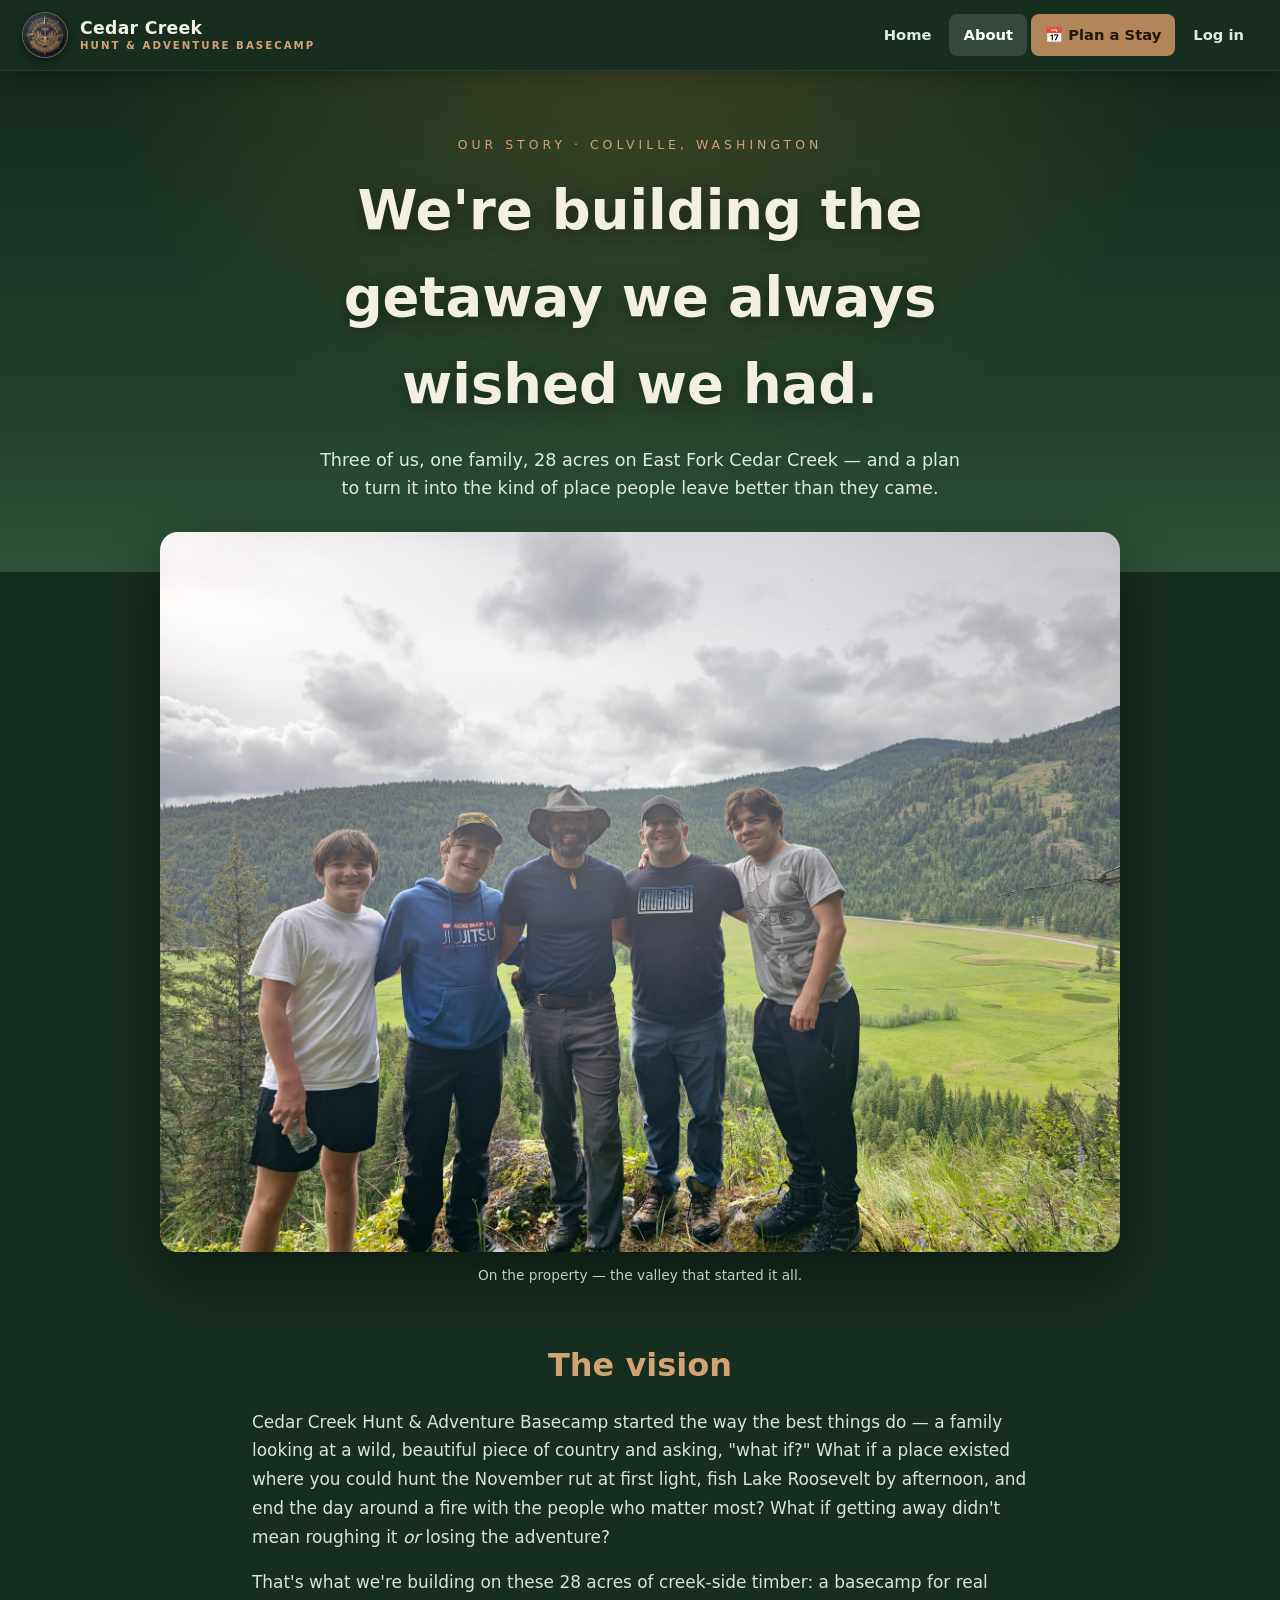
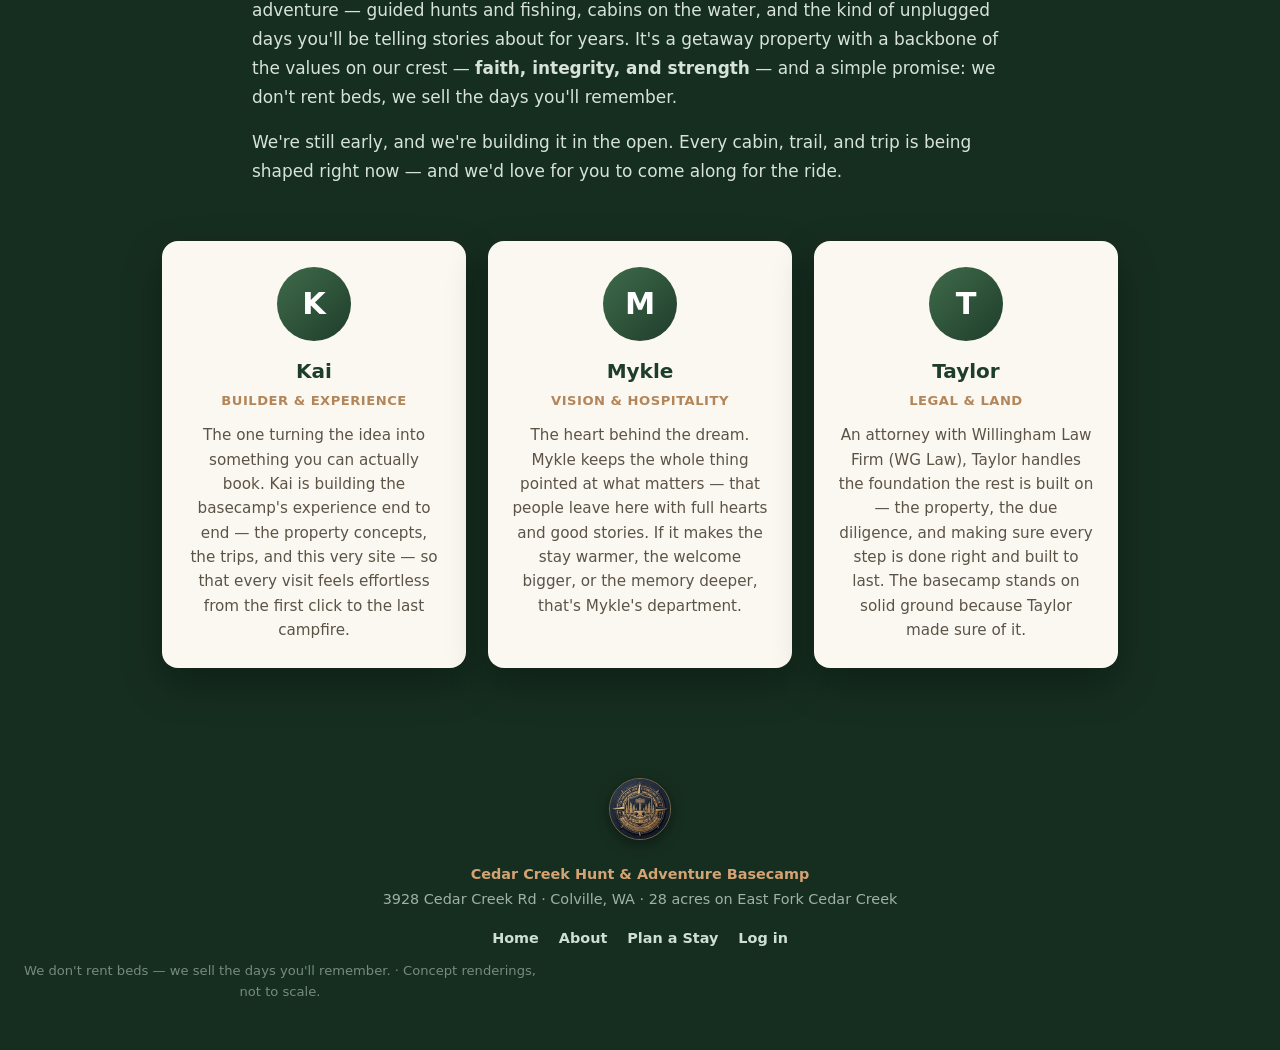
==== about.html @ a4d2cf27 "Multi-page redesign: schedule, about, login, logo, calendar - Cleaner multi-page layout with a share" ====
<!DOCTYPE html>
<html lang="en">
<head>
<meta charset="UTF-8">
<meta name="viewport" content="width=device-width, initial-scale=1.0">
<title>About Us — Cedar Creek Hunt &amp; Adventure Basecamp</title>
<link rel="icon" href="images/logo.png">
<link rel="stylesheet" href="css/style.css">
</head>
<body class="page-bg">

<div id="siteHeader"></div>

<section class="about-hero">
  <div class="kicker">Our Story · Colville, Washington</div>
  <h1>We're building the getaway we always wished we had.</h1>
  <p>Three of us, one family, 28 acres on East Fork Cedar Creek — and a plan to turn it into the kind of place people leave better than they came.</p>
</section>

<div class="about-photo">
  <img src="images/about-property.jpg" alt="The family standing on a ridge overlooking the Cedar Creek valley">
  <p class="caption">On the property — the valley that started it all.</p>
</div>

<section class="about-section">
  <h2>The vision</h2>
  <p>Cedar Creek Hunt &amp; Adventure Basecamp started the way the best things do — a family looking at a wild, beautiful piece of country and asking, "what if?" What if a place existed where you could hunt the November rut at first light, fish Lake Roosevelt by afternoon, and end the day around a fire with the people who matter most? What if getting away didn't mean roughing it <em>or</em> losing the adventure?</p>
  <p>That's what we're building on these 28 acres of creek-side timber: a basecamp for real adventure — guided hunts and fishing, cabins on the water, and the kind of unplugged days you'll be telling stories about for years. It's a getaway property with a backbone of the values on our crest — <strong>faith, integrity, and strength</strong> — and a simple promise: we don't rent beds, we sell the days you'll remember.</p>
  <p>We're still early, and we're building it in the open. Every cabin, trail, and trip is being shaped right now — and we'd love for you to come along for the ride.</p>
</section>

<section class="team">
  <div class="team-card">
    <div class="team-avatar">K</div>
    <h3>Kai</h3>
    <div class="role">Builder &amp; Experience</div>
    <p>The one turning the idea into something you can actually book. Kai is building the basecamp's experience end to end — the property concepts, the trips, and this very site — so that every visit feels effortless from the first click to the last campfire.</p>
  </div>
  <div class="team-card">
    <div class="team-avatar">M</div>
    <h3>Mykle</h3>
    <div class="role">Vision &amp; Hospitality</div>
    <p>The heart behind the dream. Mykle keeps the whole thing pointed at what matters — that people leave here with full hearts and good stories. If it makes the stay warmer, the welcome bigger, or the memory deeper, that's Mykle's department.</p>
  </div>
  <div class="team-card">
    <div class="team-avatar">T</div>
    <h3>Taylor</h3>
    <div class="role">Legal &amp; Land</div>
    <p>An attorney with Willingham Law Firm (WG Law), Taylor handles the foundation the rest is built on — the property, the due diligence, and making sure every step is done right and built to last. The basecamp stands on solid ground because Taylor made sure of it.</p>
  </div>
</section>

<div id="siteFooter"></div>

<script src="js/site.js"></script>
</body>
</html>
---- css/style.css ----
:root{
    --forest:#1f3d2b;
    --forest-deep:#162e20;
    --moss:#3f6b4a;
    --bark:#6b4f34;
    --cedar:#b3855a;
    --cedar-light:#d4a373;
    --sand:#f4efe3;
    --cream:#fbf8f1;
    --water:#6db8e6;
    --water-deep:#4a90b8;
    --ink:#26201a;
    --muted:#7a7066;
    --gold:#c8922b;
  }
  *{margin:0;padding:0;box-sizing:border-box;}
  html{scroll-behavior:smooth;}
  body{
    font-family:'Segoe UI','Trebuchet MS',system-ui,sans-serif;
    color:var(--ink);
    background:var(--forest-deep);
    line-height:1.6;
  }
  a{color:inherit;}

  /* ---------- STICKY TOP NAV ---------- */
  .topnav{
    position:sticky;top:0;z-index:45;
    display:flex;align-items:center;justify-content:space-between;
    gap:16px;padding:12px 22px;
    background:rgba(22,46,32,.82);
    backdrop-filter:blur(10px);
    -webkit-backdrop-filter:blur(10px);
    border-bottom:1px solid rgba(255,255,255,.08);
    box-shadow:0 4px 18px rgba(0,0,0,.25);
  }
  .topnav .brand{
    display:flex;align-items:center;gap:10px;
    color:var(--sand);font-weight:800;letter-spacing:.3px;
    font-size:1.02rem;text-decoration:none;white-space:nowrap;line-height:1.15;
  }
  .topnav .brand .mark{font-size:1.35rem;}
  .topnav .brand small{
    display:block;color:var(--cedar-light);font-weight:600;
    font-size:.64rem;letter-spacing:2px;text-transform:uppercase;
  }
  .nav-links{display:flex;align-items:center;gap:4px;}
  .nav-links a,.nav-links button{
    background:transparent;border:none;cursor:pointer;
    color:#dfeadf;font-size:.92rem;font-weight:600;font-family:inherit;
    padding:9px 14px;border-radius:8px;text-decoration:none;white-space:nowrap;
    transition:background .15s,color .15s,transform .15s;
  }
  .nav-links a:hover,.nav-links button:hover{background:rgba(255,255,255,.10);color:#fff;}
  .nav-links .nav-cta{background:var(--cedar);color:#22160c;}
  .nav-links .nav-cta:hover{background:var(--cedar-light);color:#22160c;transform:translateY(-1px);}
  /* anchored sections clear the sticky nav when you jump to them */
  #map,#browse{scroll-margin-top:74px;}
  @media(max-width:560px){
    .topnav{padding:9px 12px;gap:8px;}
    .topnav .brand{font-size:.9rem;}
    .topnav .brand small{display:none;}
    .nav-links a,.nav-links button{padding:8px 9px;font-size:.82rem;}
  }

  /* ---------- HERO ---------- */
  .hero{
    position:relative;
    min-height:62vh;
    display:flex;
    flex-direction:column;
    align-items:center;
    justify-content:center;
    text-align:center;
    color:var(--sand);
    padding:60px 24px 70px;
    overflow:hidden;
    background:
      radial-gradient(ellipse at 50% -10%, rgba(200,146,43,0.25), transparent 60%),
      linear-gradient(180deg,#142a1d 0%, #1f3d2b 55%, #2c5238 100%);
  }
  .hero-trees{position:absolute;inset:0;opacity:.5;pointer-events:none;}
  .hero h1{
    font-size:clamp(2.1rem,5vw,3.8rem);
    letter-spacing:.5px;
    font-weight:800;
    text-shadow:0 4px 24px rgba(0,0,0,.45);
    position:relative;
  }
  .hero .kicker{
    text-transform:uppercase;
    letter-spacing:4px;
    font-size:.8rem;
    color:var(--cedar-light);
    margin-bottom:14px;
    position:relative;
  }
  .hero .sub{
    margin-top:18px;
    max-width:680px;
    font-size:clamp(1rem,2vw,1.18rem);
    color:#dfeadf;
    position:relative;
  }
  .hero .meta{
    margin-top:26px;
    display:flex;
    gap:14px;
    flex-wrap:wrap;
    justify-content:center;
    position:relative;
  }
  .chip{
    background:rgba(255,255,255,.10);
    border:1px solid rgba(255,255,255,.22);
    padding:8px 16px;
    border-radius:999px;
    font-size:.85rem;
    backdrop-filter:blur(4px);
  }
  .scroll-hint{
    margin-top:34px;
    font-size:.8rem;
    letter-spacing:2px;
    text-transform:uppercase;
    color:var(--cedar-light);
    position:relative;
    animation:bob 2.4s ease-in-out infinite;
  }
  @keyframes bob{0%,100%{transform:translateY(0)}50%{transform:translateY(8px)}}

  /* ---------- HERO CALL-TO-ACTION BUTTONS ---------- */
  .hero-cta{
    margin-top:30px;display:flex;gap:14px;flex-wrap:wrap;
    justify-content:center;position:relative;
  }
  .btn{
    display:inline-flex;align-items:center;gap:8px;
    padding:13px 26px;border-radius:999px;font-size:.98rem;font-weight:700;
    text-decoration:none;cursor:pointer;border:1px solid transparent;
    transition:transform .15s,box-shadow .15s,background .15s;
  }
  .btn-primary{background:var(--cedar);color:#22160c;box-shadow:0 10px 26px rgba(0,0,0,.35);}
  .btn-primary:hover{background:var(--cedar-light);transform:translateY(-2px);box-shadow:0 16px 34px rgba(0,0,0,.42);}
  .btn-ghost{background:rgba(255,255,255,.08);border-color:rgba(255,255,255,.28);color:var(--sand);}
  .btn-ghost:hover{background:rgba(255,255,255,.16);transform:translateY(-2px);}

  /* ---------- MAP SECTION ---------- */
  .map-section{
    background:linear-gradient(180deg,#2c5238 0%, #21412c 100%);
    padding:46px 20px 70px;
  }
  .section-head{
    text-align:center;
    color:var(--sand);
    max-width:760px;
    margin:0 auto 30px;
  }
  .section-head h2{
    font-size:clamp(1.6rem,3.4vw,2.3rem);
    margin-bottom:10px;
  }
  .section-head p{color:#cfe0d2;font-size:1.02rem;}
  .map-wrap{
    max-width:1100px;
    margin:0 auto;
    background:var(--cream);
    border-radius:18px;
    padding:16px;
    box-shadow:0 24px 60px rgba(0,0,0,.4);
  }
  .map-frame{position:relative;border-radius:12px;overflow:hidden;}
  .map-frame svg{display:block;width:100%;height:auto;}

  /* clickable building hotspots overlaid on the map */
  .hotspot{
    cursor:pointer;
    transition:transform .18s ease, filter .18s ease;
    transform-box:fill-box;
    transform-origin:center;
  }
  .hotspot:hover{filter:brightness(1.08) drop-shadow(0 4px 10px rgba(0,0,0,.4));transform:translateY(-2px) scale(1.015);}
  .hotspot:focus{outline:none;}
  .hotspot:focus-visible rect,.hotspot:focus-visible polygon,.hotspot:focus-visible circle{stroke:var(--gold);stroke-width:4;}

  /* hotspots overlaid on the illustrated photo map */
  .map-hotspot{cursor:pointer;}
  .map-hotspot rect{
    fill:rgba(200,146,43,0);
    stroke:rgba(200,146,43,0);
    stroke-width:4;
    transition:fill .18s ease, stroke .18s ease;
  }
  .map-hotspot:hover rect{
    fill:rgba(200,146,43,.28);
    stroke:rgba(200,146,43,.95);
    filter:drop-shadow(0 4px 10px rgba(0,0,0,.4));
  }
  .map-hotspot:focus{outline:none;}
  .map-hotspot:focus-visible rect{
    fill:rgba(200,146,43,.28);
    stroke:var(--gold);
    stroke-width:5;
  }

  /* drawn building blocks on the self-rendered map */
  .bldg{cursor:pointer;}
  .bldg rect{
    fill:#7a4a2a;
    stroke:#fbf7ec;
    stroke-width:3;
    transition:fill .18s ease, transform .18s ease, filter .18s ease;
  }
  .bldg.lodge rect{fill:#6b3f22;}
  .bldg .bl{fill:#fff;text-anchor:middle;font:700 15px Georgia,serif;pointer-events:none;letter-spacing:.5px;}
  .bldg .bl.big{font-size:17px;}
  .bldg .bs{fill:#f0e2d2;text-anchor:middle;font:500 12px Segoe UI;pointer-events:none;}
  .bldg:hover rect{
    fill:#c8922b;
    filter:drop-shadow(0 6px 14px rgba(0,0,0,.45));
  }
  .bldg:focus{outline:none;}
  .bldg:focus-visible rect{stroke:var(--gold);stroke-width:5;fill:#c8922b;}
  .bld-label{font:600 13px 'Segoe UI',sans-serif;fill:#fff;pointer-events:none;text-shadow:0 1px 2px rgba(0,0,0,.6);}
  .bld-sub{font:500 10px 'Segoe UI',sans-serif;fill:#f0e9da;pointer-events:none;}
  .tap-pulse{animation:pulse 2.6s ease-out infinite;transform-origin:center;transform-box:fill-box;}
  @keyframes pulse{0%{opacity:.0}30%{opacity:.55}100%{opacity:0;transform:scale(2.4)}}

  .map-legend{
    display:flex;flex-wrap:wrap;gap:18px;justify-content:center;
    padding:16px 8px 4px;color:#4a4036;font-size:.85rem;
  }
  .map-legend span{display:inline-flex;align-items:center;gap:7px;}
  .sw{width:16px;height:16px;border-radius:4px;display:inline-block;}

  .hint-bar{
    text-align:center;color:#cfe0d2;margin-top:22px;font-size:.95rem;
  }
  .hint-bar b{color:var(--cedar-light);}

  /* ---------- BUILDING CARD GRID ---------- */
  .browse{background:var(--sand);padding:54px 20px 70px;}
  .browse h2{text-align:center;color:var(--forest);font-size:clamp(1.5rem,3vw,2.1rem);margin-bottom:8px;}
  .browse .lead{text-align:center;color:var(--muted);max-width:640px;margin:0 auto 34px;}
  .grid{
    max-width:1080px;margin:0 auto;
    display:grid;grid-template-columns:repeat(auto-fill,minmax(250px,1fr));gap:22px;
  }
  .card{
    background:#fff;border-radius:14px;overflow:hidden;cursor:pointer;
    box-shadow:0 6px 20px rgba(0,0,0,.12);transition:transform .18s,box-shadow .18s;
    display:flex;flex-direction:column;
  }
  .card:hover{transform:translateY(-5px);box-shadow:0 16px 38px rgba(0,0,0,.20);}
  .card-thumb{height:140px;background:#dfeadf;position:relative;overflow:hidden;}
  .card-thumb img{width:100%;height:100%;object-fit:cover;}
  .card-body{padding:16px 18px 20px;flex:1;display:flex;flex-direction:column;}
  .card-body h3{color:var(--forest);font-size:1.12rem;margin-bottom:4px;}
  .card-body .tagline{color:var(--cedar);font-size:.82rem;font-weight:600;text-transform:uppercase;letter-spacing:.5px;margin-bottom:8px;}
  .card-body p{color:#5c5347;font-size:.92rem;flex:1;}
  .card-body .open{margin-top:12px;color:var(--moss);font-weight:600;font-size:.88rem;}

  /* ---------- MODAL ---------- */
  .modal-backdrop{
    position:fixed;inset:0;background:rgba(15,25,18,.72);
    backdrop-filter:blur(3px);display:none;align-items:center;justify-content:center;
    z-index:50;padding:20px;
  }
  .modal-backdrop.open{display:flex;}
  .modal{
    background:var(--cream);border-radius:18px;max-width:920px;width:100%;
    max-height:92vh;overflow-y:auto;box-shadow:0 30px 80px rgba(0,0,0,.5);
    animation:rise .28s ease;
  }
  @keyframes rise{from{transform:translateY(24px);opacity:0}to{transform:translateY(0);opacity:1}}
  .modal-head{
    background:linear-gradient(135deg,var(--moss),var(--forest));
    color:var(--sand);padding:22px 26px;position:sticky;top:0;z-index:2;
    display:flex;justify-content:space-between;align-items:flex-start;gap:14px;
  }
  .modal-head h2{font-size:1.5rem;margin-bottom:3px;}
  .modal-head .tagline{color:var(--cedar-light);font-size:.85rem;text-transform:uppercase;letter-spacing:1px;font-weight:600;}
  .close-btn{
    background:rgba(255,255,255,.15);border:none;color:#fff;width:38px;height:38px;
    border-radius:50%;font-size:1.4rem;cursor:pointer;flex-shrink:0;line-height:1;
    transition:background .15s;
  }
  .close-btn:hover{background:rgba(255,255,255,.32);}

  .view-toggle{
    display:flex;gap:0;background:#e7ddca;margin:0;
    position:sticky;top:0;
  }
  .view-toggle button{
    flex:1;padding:14px;border:none;background:transparent;cursor:pointer;
    font-size:.95rem;font-weight:600;color:var(--muted);letter-spacing:.5px;
    border-bottom:3px solid transparent;transition:all .15s;
  }
  .view-toggle button.active{color:var(--forest);border-bottom-color:var(--cedar);background:var(--cream);}
  .view-stage{padding:0;background:#11251a;min-height:300px;display:flex;align-items:center;justify-content:center;}
  .view-stage img{display:block;width:100%;height:auto;object-fit:contain;}
  .view-pane{display:none;}
  .view-pane.active{display:block;}

  .modal-body{padding:24px 28px 30px;}
  .moment-line{
    font-size:1.22rem;line-height:1.45;color:var(--forest);font-weight:600;
    font-style:italic;margin-bottom:18px;padding:4px 0 4px 18px;
    border-left:4px solid var(--cedar);
  }
  .modal-body .desc{font-size:1.02rem;color:#4c4338;margin-bottom:20px;}
  .feature-title{color:var(--forest);font-weight:700;font-size:1.05rem;margin-bottom:12px;display:flex;align-items:center;gap:8px;}
  .feature-list{list-style:none;display:grid;grid-template-columns:repeat(auto-fit,minmax(230px,1fr));gap:10px 22px;}
  .feature-list li{position:relative;padding-left:24px;color:#544b3f;font-size:.95rem;}
  .feature-list li::before{
    content:"";position:absolute;left:0;top:7px;width:11px;height:11px;border-radius:50%;
    background:var(--cedar);box-shadow:0 0 0 3px rgba(179,133,90,.22);
  }
  .stat-row{display:flex;flex-wrap:wrap;gap:10px;margin-top:22px;}
  .stat{background:#efe6d4;border-radius:10px;padding:10px 16px;font-size:.85rem;color:#5c5040;}
  .stat b{display:block;color:var(--forest);font-size:1.05rem;}

  /* ---------- ACTIVITIES SIDE MENU ---------- */
  .side-toggle{
    position:fixed;top:18px;left:18px;z-index:40;
    background:var(--forest);color:var(--sand);border:none;cursor:pointer;
    padding:11px 16px;border-radius:10px;font-size:.92rem;font-weight:600;
    box-shadow:0 6px 18px rgba(0,0,0,.3);display:flex;align-items:center;gap:8px;
    transition:background .15s, transform .15s;
  }
  .side-toggle:hover{background:var(--moss);transform:translateY(-1px);}
  .side-menu{
    position:fixed;top:0;left:0;height:100%;width:310px;max-width:84vw;z-index:60;
    background:linear-gradient(180deg,var(--forest-deep),var(--forest));
    color:var(--sand);box-shadow:6px 0 30px rgba(0,0,0,.45);
    transform:translateX(-105%);transition:transform .28s ease;
    display:flex;flex-direction:column;padding:26px 0 20px;overflow-y:auto;
  }
  .side-menu.open{transform:translateX(0);}
  .side-menu h3{padding:0 24px 4px;font-size:1.25rem;color:var(--cedar-light);}
  .side-menu .side-sub{padding:0 24px 18px;font-size:.85rem;color:#bcd0c0;border-bottom:1px solid rgba(255,255,255,.12);}
  .side-link{
    text-align:left;background:transparent;border:none;color:var(--sand);cursor:pointer;
    padding:15px 24px;font-size:.98rem;display:flex;align-items:center;gap:12px;
    border-bottom:1px solid rgba(255,255,255,.07);transition:background .15s, padding-left .15s;
  }
  .side-link:hover{background:rgba(200,146,43,.18);padding-left:30px;}
  .side-link .ico{font-size:1.2rem;flex-shrink:0;}
  .side-link .txt{display:flex;flex-direction:column;line-height:1.25;}
  .side-link .txt small{color:var(--cedar-light);font-size:.74rem;}
  .in-season{
    color:#7fe39b;font-weight:700;font-size:.72rem;margin-left:7px;
    letter-spacing:.3px;white-space:nowrap;
  }
  .act-status{
    display:inline-block;margin-left:10px;padding:3px 10px;border-radius:999px;
    font-size:.72rem;font-weight:700;letter-spacing:.4px;vertical-align:middle;
  }
  .act-status.on{background:rgba(127,227,155,.18);color:#2e9e57;border:1px solid rgba(46,158,87,.4);}
  .act-status.off{background:rgba(122,112,102,.14);color:#7a7066;border:1px solid rgba(122,112,102,.3);}
  .side-menu .close-side{
    position:absolute;top:16px;right:16px;background:rgba(255,255,255,.14);border:none;color:#fff;
    width:34px;height:34px;border-radius:50%;font-size:1.3rem;cursor:pointer;line-height:1;
  }
  .side-menu .close-side:hover{background:rgba(255,255,255,.3);}
  .side-overlay{
    position:fixed;inset:0;background:rgba(8,16,11,.55);z-index:55;display:none;
  }
  .side-overlay.open{display:block;}

  /* ---------- FOOTER ---------- */
  footer{background:var(--forest-deep);color:#9fb3a3;text-align:center;padding:34px 20px;font-size:.9rem;}
  footer b{color:var(--cedar-light);}

  @media(max-width:560px){
    /* hero: a touch tighter so the headline doesn't crowd the screen */
    .hero{padding:54px 18px 60px;min-height:58vh;}
    .hero h1{font-size:clamp(1.7rem,7vw,2.4rem);}

    /* keep the activities button from colliding with the hero text */
    .side-toggle{top:12px;left:12px;padding:9px 13px;font-size:.85rem;}

    /* map: let it use the full width, no side padding eating into it */
    .map-wrap{padding:8px;}
    .map-section{padding:36px 10px 56px;}

    /* modal: use more of the small screen, comfortable padding */
    .modal{max-height:94vh;border-radius:14px;}
    .modal-head{padding:18px 18px;}
    .modal-head h2{font-size:1.2rem;}
    .modal-body{padding:20px 18px 26px;}
    .moment-line{font-size:1.08rem;}

    /* features and stats stack to one column so nothing overflows */
    .feature-list{grid-template-columns:1fr;}
    .stat-row{gap:8px;}

    /* bigger, easier tap targets for the view toggle */
    .view-toggle button{padding:16px 8px;font-size:.92rem;}

    /* side menu nearly full-width on a phone */
    .side-menu{width:88vw;max-width:88vw;}

    /* cards go single-column so images aren't squeezed */
    .grid{grid-template-columns:1fr;}
  }

/* ============ ACTIVITY MEDIA GALLERY ============ */
.act-gallery{
  display:flex;
  flex-wrap:wrap;
  justify-content:center;
  gap:14px;
  margin-bottom:22px;
}
.act-media{
  border-radius:14px;
  overflow:hidden;
  background:#e9efe2;
  box-shadow:0 4px 14px rgba(40,55,35,.12);
  /* cap the height so tall portrait photos don't dominate the modal;
     width follows from the image's natural aspect ratio */
  max-height:380px;
  flex:0 1 auto;
}
.act-media img{
  height:380px;
  width:auto;
  max-width:100%;
  object-fit:contain;
  display:block;
}
@media(max-width:560px){
  .act-media{max-height:none;flex-basis:100%;}
  .act-media img{height:auto;width:100%;}
}

/* nav links that collapse on small screens to make room for the CTA */
@media(max-width:560px){ .nav-collapse{display:none;} }

/* ============ PLAN YOUR STAY (BOOKING) ============ */
.book{
  background:linear-gradient(180deg,#21412c 0%, #1a3424 100%);
  padding:54px 20px 72px;
}
.booking-wrap{
  max-width:1080px;margin:0 auto;
  display:grid;grid-template-columns:1.6fr 1fr;gap:26px;align-items:start;
}
.booking-form{
  background:var(--cream);border-radius:18px;padding:10px 26px 28px;
  box-shadow:0 24px 60px rgba(0,0,0,.4);
}
.bk-step{border:none;padding:22px 0;border-bottom:1px solid #e7ddca;}
.bk-step:last-of-type{border-bottom:none;}
.bk-step legend{
  display:flex;align-items:center;gap:10px;
  font-size:1.15rem;font-weight:700;color:var(--forest);padding-bottom:6px;
}
.bk-num{
  display:inline-flex;align-items:center;justify-content:center;
  width:26px;height:26px;border-radius:50%;background:var(--cedar);color:#fff;
  font-size:.9rem;font-weight:800;flex-shrink:0;
}
.bk-help{color:var(--muted);font-size:.9rem;margin:-2px 0 14px;}

/* dates */
.bk-dates{display:flex;gap:16px;flex-wrap:wrap;}
.bk-dates label{
  display:flex;flex-direction:column;gap:6px;flex:1;min-width:150px;
  font-size:.82rem;font-weight:600;color:#5c5347;text-transform:uppercase;letter-spacing:.5px;
}
.bk-dates input{
  font:inherit;padding:11px 13px;border:1.5px solid #d8cdb6;border-radius:10px;
  background:#fff;color:var(--ink);
}
.bk-dates input:focus{outline:none;border-color:var(--cedar);box-shadow:0 0 0 3px rgba(179,133,90,.22);}
.bk-nights{margin-top:12px;font-size:.95rem;color:var(--moss);font-weight:600;}

/* selectable option cards (lodging + activities share a pattern) */
.bk-opt,.bk-act{display:block;cursor:pointer;}
.bk-opt input,.bk-act input{position:absolute;opacity:0;width:0;height:0;}
.bk-opt-card,.bk-act-card{
  display:flex;align-items:center;gap:14px;
  border:2px solid #e2d8c2;border-radius:13px;padding:14px 16px;
  background:#fff;transition:border-color .15s, box-shadow .15s, transform .12s;
}
.bk-opt-card:hover,.bk-act-card:hover{border-color:var(--cedar-light);transform:translateY(-1px);}
.bk-opt input:focus-visible + .bk-opt-card,
.bk-act input:focus-visible + .bk-act-card{box-shadow:0 0 0 3px rgba(200,146,43,.4);}
.bk-opt input:checked + .bk-opt-card,
.bk-act input:checked + .bk-act-card{
  border-color:var(--cedar);background:#fbf4e9;
  box-shadow:0 6px 18px rgba(179,133,90,.22);
}

.bk-lodging{display:grid;gap:12px;}
.bk-opt-icon{font-size:1.7rem;flex-shrink:0;}
.bk-opt-main{flex:1;display:flex;flex-direction:column;}
.bk-opt-name{font-weight:700;color:var(--forest);font-size:1.05rem;}
.bk-opt-blurb{color:#6a6052;font-size:.88rem;}
.bk-opt-price{font-weight:800;color:var(--cedar);font-size:1.25rem;white-space:nowrap;}
.bk-opt-price small{font-weight:600;color:var(--muted);font-size:.7rem;}

.bk-activities{display:grid;grid-template-columns:repeat(auto-fill,minmax(230px,1fr));gap:11px;}
.bk-act-icon{font-size:1.4rem;flex-shrink:0;}
.bk-act-main{display:flex;flex-direction:column;}
.bk-act-name{font-weight:700;color:var(--forest);font-size:.96rem;line-height:1.2;}
.bk-act-short{color:#6a6052;font-size:.8rem;}
.bk-act-none .bk-act-card{border-style:dashed;}

.bk-submit{margin-top:24px;width:100%;justify-content:center;}
.bk-error{margin-top:12px;color:#b5462e;font-weight:600;font-size:.92rem;}

/* live summary */
.booking-summary{
  position:sticky;top:84px;
  background:var(--forest-deep);color:var(--sand);
  border-radius:18px;padding:22px 22px 26px;
  box-shadow:0 20px 50px rgba(0,0,0,.4);
}
.booking-summary h3{color:var(--cedar-light);font-size:1.2rem;margin-bottom:14px;}
.bk-empty{color:#9fb3a3;font-size:.92rem;}
.bk-srow{
  display:flex;justify-content:space-between;gap:14px;align-items:baseline;
  padding:9px 0;border-bottom:1px solid rgba(255,255,255,.10);font-size:.92rem;
}
.bk-srow span{color:#bcd0c0;}
.bk-srow b{color:#fff;text-align:right;}
.bk-srow.bk-acts b{font-weight:600;line-height:1.5;}
.bk-srow.bk-total{border-bottom:none;margin-top:4px;padding-top:12px;}
.bk-srow.bk-total span{color:var(--cedar-light);font-weight:700;}
.bk-srow.bk-total b{color:var(--gold);font-size:1.3rem;}

/* thank-you panel */
.booking-done{max-width:680px;margin:0 auto;}
.bk-done-card{
  background:var(--cream);border-radius:20px;padding:34px 30px;text-align:center;
  box-shadow:0 24px 60px rgba(0,0,0,.4);
}
.bk-check{
  width:62px;height:62px;margin:0 auto 16px;border-radius:50%;
  background:var(--moss);color:#fff;font-size:2rem;font-weight:800;
  display:flex;align-items:center;justify-content:center;
  box-shadow:0 8px 22px rgba(63,107,74,.4);
}
.bk-done-card h3{color:var(--forest);font-size:1.6rem;}
.bk-done-sub{color:#5c5347;margin:8px auto 22px;max-width:440px;}
.bk-done-card #bkDoneSummary{
  text-align:left;background:var(--forest-deep);color:var(--sand);
  border-radius:14px;padding:8px 20px 16px;margin-bottom:24px;
}
.bk-done-actions{display:flex;gap:14px;flex-wrap:wrap;justify-content:center;}

@media(max-width:760px){
  .booking-wrap{grid-template-columns:1fr;}
  .booking-summary{position:static;}
}
@media(max-width:520px){
  .booking-form{padding:6px 16px 22px;}
  .bk-activities{grid-template-columns:1fr;}
  .bk-done-actions .btn{width:100%;justify-content:center;}
}

/* ============================================================ */
/* ============ SHARED LOGO NAV + FOOTER (site.js) ============ */
/* ============================================================ */
.topnav .brand{gap:12px;text-decoration:none;}
.brand-logo{
  width:46px;height:46px;border-radius:50%;object-fit:cover;object-position:center;
  flex-shrink:0;background:#102017;border:1.5px solid rgba(212,163,115,.55);
  box-shadow:0 2px 10px rgba(0,0,0,.45);
}
.brand-text{display:flex;flex-direction:column;line-height:1.06;color:var(--sand);font-weight:800;font-size:1.08rem;}
.brand-text small{color:var(--cedar-light);font-weight:600;font-size:.6rem;letter-spacing:1.6px;text-transform:uppercase;margin-top:3px;}
.nav-links a.active,.nav-links button.active{color:#fff;background:rgba(255,255,255,.13);}
.nav-login,.nav-account{border:1px solid rgba(255,255,255,.28);}
.nav-account{color:var(--cedar-light)!important;}
@media(max-width:600px){
  .brand-text small{display:none;}
  .brand-text{font-size:.92rem;}
  .brand-logo{width:40px;height:40px;}
}

.site-footer{
  background:var(--forest-deep);color:#9fb3a3;text-align:center;
  padding:40px 20px 46px;font-size:.9rem;
}
.footer-logo{
  width:62px;height:62px;border-radius:50%;object-fit:cover;
  border:1.5px solid rgba(212,163,115,.5);margin-bottom:14px;box-shadow:0 4px 14px rgba(0,0,0,.4);
}
.site-footer p{margin:2px 0;}
.site-footer b{color:var(--cedar-light);}
.footer-links{display:flex;gap:20px;justify-content:center;flex-wrap:wrap;margin:16px 0 10px;}
.footer-links a{color:#cfe0d2;text-decoration:none;font-weight:600;font-size:.9rem;}
.footer-links a:hover{color:var(--cedar-light);}
.footer-fine{opacity:.7;font-size:.82rem;max-width:520px;margin:8px auto 0;}

/* pages that use the injected header sit on the forest background */
.page-bg{background:var(--forest-deep);min-height:100vh;}

/* ============================================================ */
/* ================= CALENDAR DATE PICKER ===================== */
/* ============================================================ */
:root{ --cal-accent:#3b5bdb; --cal-accent-soft:#e7ecfb; }
.cal-trigger{
  width:100%;display:flex;align-items:center;justify-content:space-between;gap:12px;
  background:#fff;border:1.5px solid #d8cdb6;border-radius:12px;padding:15px 18px;
  font:inherit;font-size:1.02rem;font-weight:600;color:var(--ink);cursor:pointer;
  transition:border-color .15s,box-shadow .15s;
}
.cal-trigger:hover{border-color:var(--cedar);}
.cal-trigger-ico{font-size:1.2rem;}
.cal{
  margin-top:14px;background:#fff;border:1px solid #e7ddca;border-radius:16px;
  box-shadow:0 18px 50px rgba(0,0,0,.22);overflow:hidden;
}
.cal-tabs{display:flex;border-bottom:1px solid #eee;}
.cal-tab{
  flex:1;padding:15px;border:none;background:transparent;cursor:pointer;
  font:inherit;font-weight:700;color:#9aa0ab;border-bottom:2px solid transparent;
}
.cal-tab.active{color:var(--cal-accent);border-bottom-color:var(--cal-accent);}
.cal-range{display:flex;align-items:center;gap:18px;padding:20px 24px 6px;font-size:1.2rem;font-weight:800;color:#1f2430;}
.cal-range-end{color:#9aa0ab;border-bottom:2px solid transparent;padding-bottom:3px;}
.cal-range-end.filled{color:#1f2430;border-bottom-color:var(--cal-accent);}
.cal-arrow{color:#9aa0ab;font-weight:400;}
.cal-months{position:relative;padding:8px 24px 4px;}
.cal-grids{display:flex;gap:40px;justify-content:center;}
.cal-month{flex:1;max-width:340px;}
.cal-month-name{text-align:center;font-weight:800;color:#1f2430;font-size:1.05rem;margin-bottom:14px;}
.cal-weekdays{display:grid;grid-template-columns:repeat(7,1fr);margin-bottom:6px;}
.cal-weekdays span{text-align:center;font-size:.78rem;color:#9aa0ab;font-weight:600;}
.cal-days{display:grid;grid-template-columns:repeat(7,1fr);gap:2px 0;}
.cal-cell{
  aspect-ratio:1;border:none;background:transparent;cursor:pointer;border-radius:50%;
  font:inherit;font-size:.95rem;color:#1f2430;display:flex;align-items:center;justify-content:center;
  position:relative;transition:background .12s;
}
.cal-cell.empty{visibility:hidden;cursor:default;}
.cal-cell:hover:not(.past):not(.sel){background:#eef1f6;}
.cal-cell.past{color:#cdd2da;cursor:not-allowed;text-decoration:line-through;}
.cal-cell.today{font-weight:800;box-shadow:inset 0 0 0 1.5px #cdd2da;}
.cal-cell.inrange{background:var(--cal-accent-soft);border-radius:0;}
.cal-cell.sel{background:var(--cal-accent);color:#fff;font-weight:800;z-index:1;}
.cal-cell.sel.start{border-radius:50% 0 0 50%;}
.cal-cell.sel.end{border-radius:0 50% 50% 0;}
.cal-cell.sel.start.end{border-radius:50%;}
.cal-nav{
  position:absolute;top:8px;width:34px;height:34px;border-radius:50%;border:1px solid #e2e5ea;
  background:#fff;color:var(--cal-accent);font-size:1.2rem;cursor:pointer;z-index:2;
  display:flex;align-items:center;justify-content:center;
}
.cal-nav:hover{background:#f3f5fa;}
.cal-nav:disabled{opacity:.35;cursor:not-allowed;}
.cal-nav.prev{left:24px;} .cal-nav.next{right:24px;}
.cal-flex{display:none;gap:10px;flex-wrap:wrap;padding:6px 24px 4px;}
.cal-flex.show{display:flex;}
.cal-chip{
  border:1px solid #d8dbe2;background:#fff;border-radius:999px;padding:9px 18px;
  font:inherit;font-weight:600;color:#4a5160;cursor:pointer;
}
.cal-chip.active{border-color:var(--cal-accent);color:var(--cal-accent);background:var(--cal-accent-soft);}
.cal-actions{display:flex;justify-content:flex-end;padding:14px 24px 20px;}
.cal-done{background:var(--cal-accent);color:#fff;border-radius:10px;padding:12px 30px;}
.cal-done:hover{background:#2f49b8;transform:translateY(-1px);}
@media(max-width:680px){
  .cal-grids{flex-direction:column;gap:24px;align-items:center;}
  .cal-nav.next{right:24px;}
}

/* lodging option: photo thumbnail + "tap to see inside" cue */
.bk-opt-thumb{width:88px;height:64px;border-radius:10px;overflow:hidden;flex-shrink:0;background:#dfeadf;}
.bk-opt-thumb img{width:100%;height:100%;object-fit:cover;display:block;}
.bk-opt-cue{display:inline-block;margin-top:5px;color:var(--cedar);font-weight:700;font-size:.78rem;}
.cabin-confirm-bar{
  position:sticky;bottom:0;display:flex;justify-content:flex-end;gap:12px;
  padding:16px 26px;background:linear-gradient(0deg,var(--cream) 70%,transparent);
}

/* ============================================================ */
/* ===================== ABOUT PAGE =========================== */
/* ============================================================ */
.about-hero{
  position:relative;padding:64px 22px 70px;text-align:center;color:var(--sand);overflow:hidden;
  background:radial-gradient(ellipse at 50% -10%, rgba(200,146,43,0.22), transparent 60%),
    linear-gradient(180deg,#142a1d 0%, #1f3d2b 60%, #2c5238 100%);
}
.about-hero .kicker{text-transform:uppercase;letter-spacing:4px;font-size:.78rem;color:var(--cedar-light);margin-bottom:12px;}
.about-hero h1{font-size:clamp(2.1rem,5vw,3.4rem);font-weight:800;max-width:760px;margin:0 auto;text-shadow:0 4px 22px rgba(0,0,0,.45);}
.about-hero p{max-width:640px;margin:18px auto 0;color:#dfeadf;font-size:1.1rem;}
.about-photo{max-width:1000px;margin:-40px auto 0;padding:0 20px;position:relative;z-index:2;}
.about-photo img{width:100%;border-radius:18px;box-shadow:0 24px 60px rgba(0,0,0,.45);display:block;}
.about-photo .caption{text-align:center;color:#bcd0c0;font-size:.86rem;margin-top:12px;}
.about-section{max-width:820px;margin:0 auto;padding:54px 22px 10px;color:var(--sand);}
.about-section h2{color:var(--cedar-light);font-size:clamp(1.5rem,3vw,2rem);margin-bottom:16px;text-align:center;}
.about-section p{color:#d7e3d9;font-size:1.06rem;margin-bottom:16px;line-height:1.7;}
.team{max-width:1000px;margin:0 auto;padding:30px 22px 70px;display:grid;grid-template-columns:repeat(auto-fit,minmax(250px,1fr));gap:22px;}
.team-card{
  background:var(--cream);border-radius:16px;padding:26px 24px;text-align:center;
  box-shadow:0 16px 40px rgba(0,0,0,.3);
}
.team-avatar{
  width:74px;height:74px;border-radius:50%;margin:0 auto 14px;
  background:linear-gradient(135deg,var(--moss),var(--forest));color:#fff;
  display:flex;align-items:center;justify-content:center;font-size:1.9rem;font-weight:800;
}
.team-card h3{color:var(--forest);font-size:1.25rem;}
.team-card .role{color:var(--cedar);font-weight:700;font-size:.82rem;text-transform:uppercase;letter-spacing:.5px;margin:3px 0 12px;}
.team-card p{color:#5c5347;font-size:.95rem;line-height:1.6;}

/* ============================================================ */
/* ===================== LOGIN PAGE =========================== */
/* ============================================================ */
.auth-wrap{min-height:calc(100vh - 90px);display:flex;align-items:center;justify-content:center;padding:50px 20px;}
.auth-card{
  width:100%;max-width:430px;background:var(--cream);border-radius:20px;overflow:hidden;
  box-shadow:0 26px 70px rgba(0,0,0,.45);
}
.auth-top{background:linear-gradient(135deg,var(--moss),var(--forest));padding:26px 26px 22px;text-align:center;color:var(--sand);}
.auth-top img{width:64px;height:64px;border-radius:50%;object-fit:cover;border:1.5px solid rgba(212,163,115,.6);margin-bottom:10px;}
.auth-top h1{font-size:1.4rem;}
.auth-top p{color:var(--cedar-light);font-size:.9rem;margin-top:4px;}
.auth-tabs{display:flex;background:#e7ddca;}
.auth-tabs button{flex:1;padding:14px;border:none;background:transparent;cursor:pointer;font:inherit;font-weight:700;color:var(--muted);border-bottom:3px solid transparent;}
.auth-tabs button.active{color:var(--forest);background:var(--cream);border-bottom-color:var(--cedar);}
.auth-body{padding:24px 26px 28px;}
.auth-body label{display:block;font-size:.8rem;font-weight:700;color:#5c5347;text-transform:uppercase;letter-spacing:.5px;margin:0 0 6px;}
.auth-body input{width:100%;font:inherit;padding:12px 14px;border:1.5px solid #d8cdb6;border-radius:10px;background:#fff;margin-bottom:16px;}
.auth-body input:focus{outline:none;border-color:var(--cedar);box-shadow:0 0 0 3px rgba(179,133,90,.22);}
.auth-body .btn{width:100%;justify-content:center;}
.auth-msg{margin-top:14px;padding:11px 14px;border-radius:10px;font-size:.9rem;font-weight:600;text-align:center;}
.auth-msg.err{background:#fdecea;color:#b5462e;}
.auth-msg.ok{background:#e8f5ec;color:#2e7d46;}
.auth-note{margin-top:16px;text-align:center;color:var(--muted);font-size:.78rem;line-height:1.5;}
.signed-in{text-align:center;padding:10px 0 6px;}
.signed-in .who{font-size:1.25rem;font-weight:800;color:var(--forest);}
.signed-in .email{color:var(--muted);font-size:.9rem;margin:2px 0 18px;}
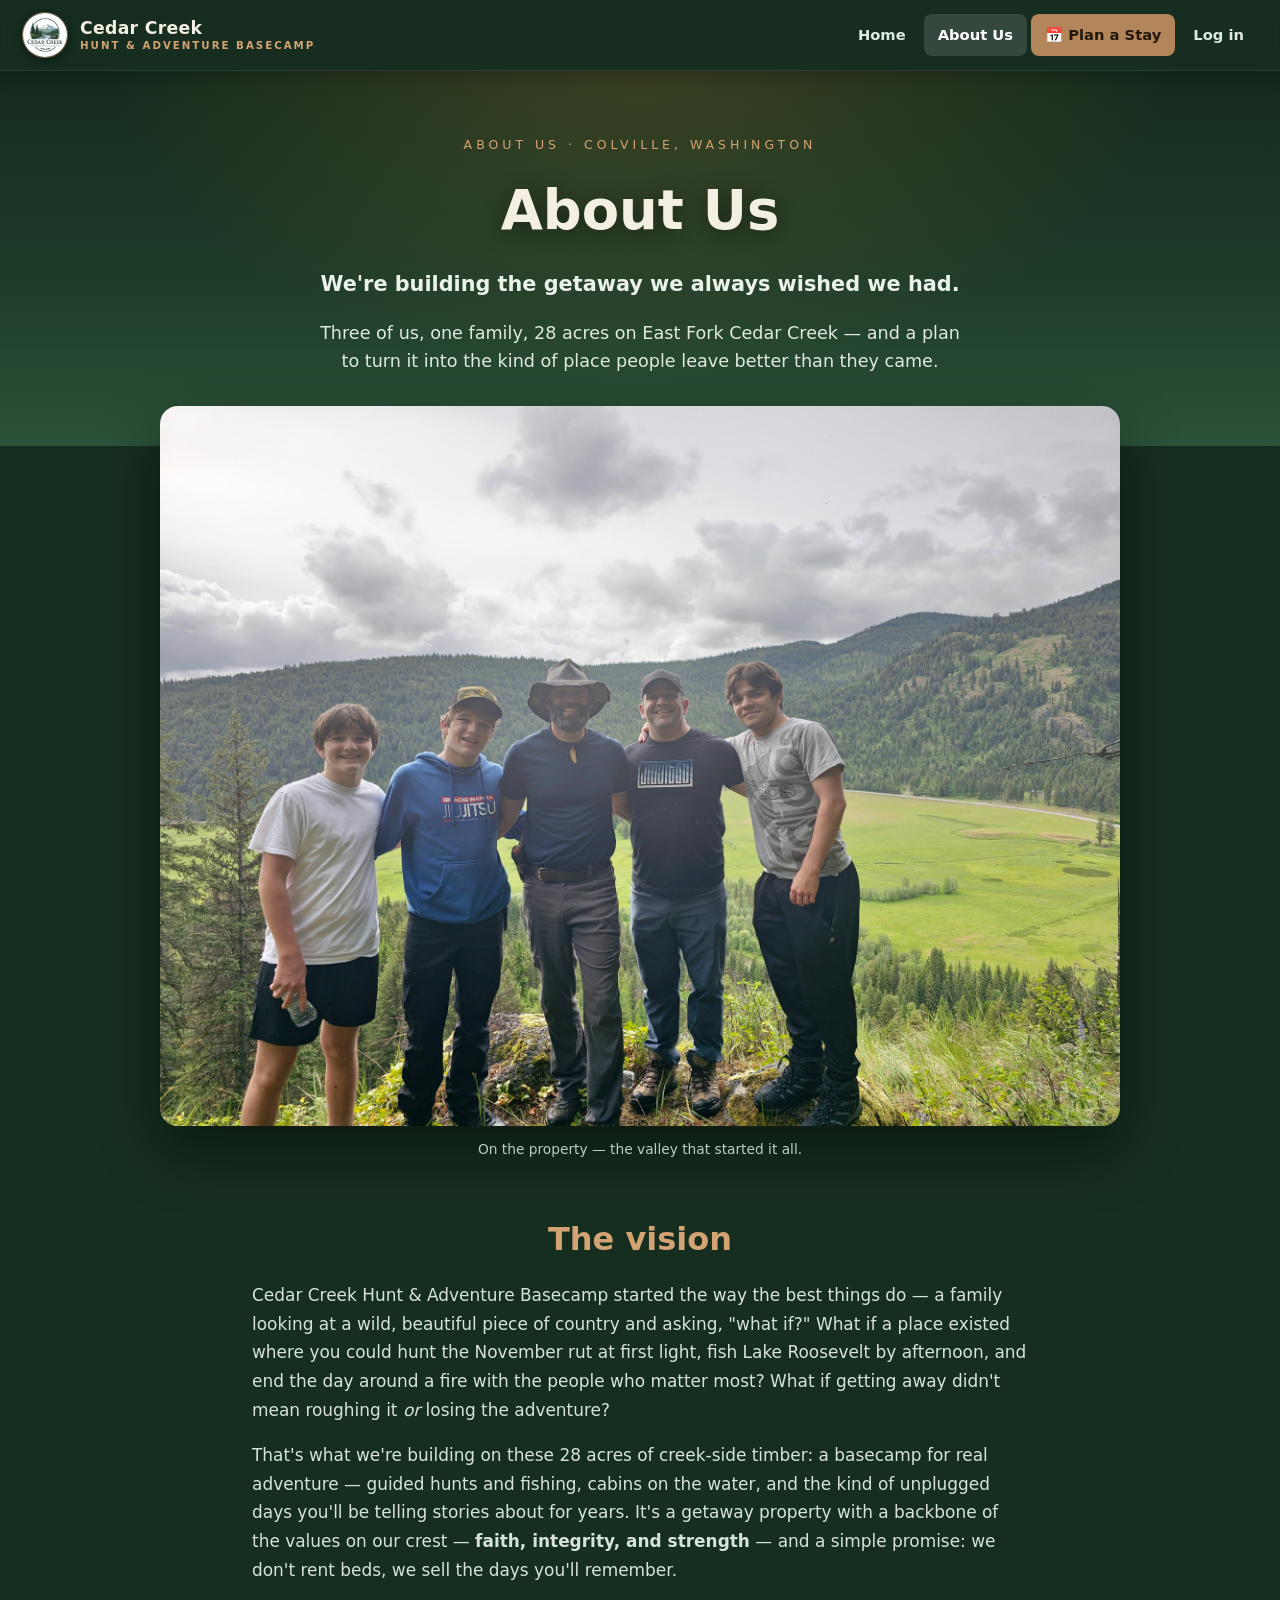
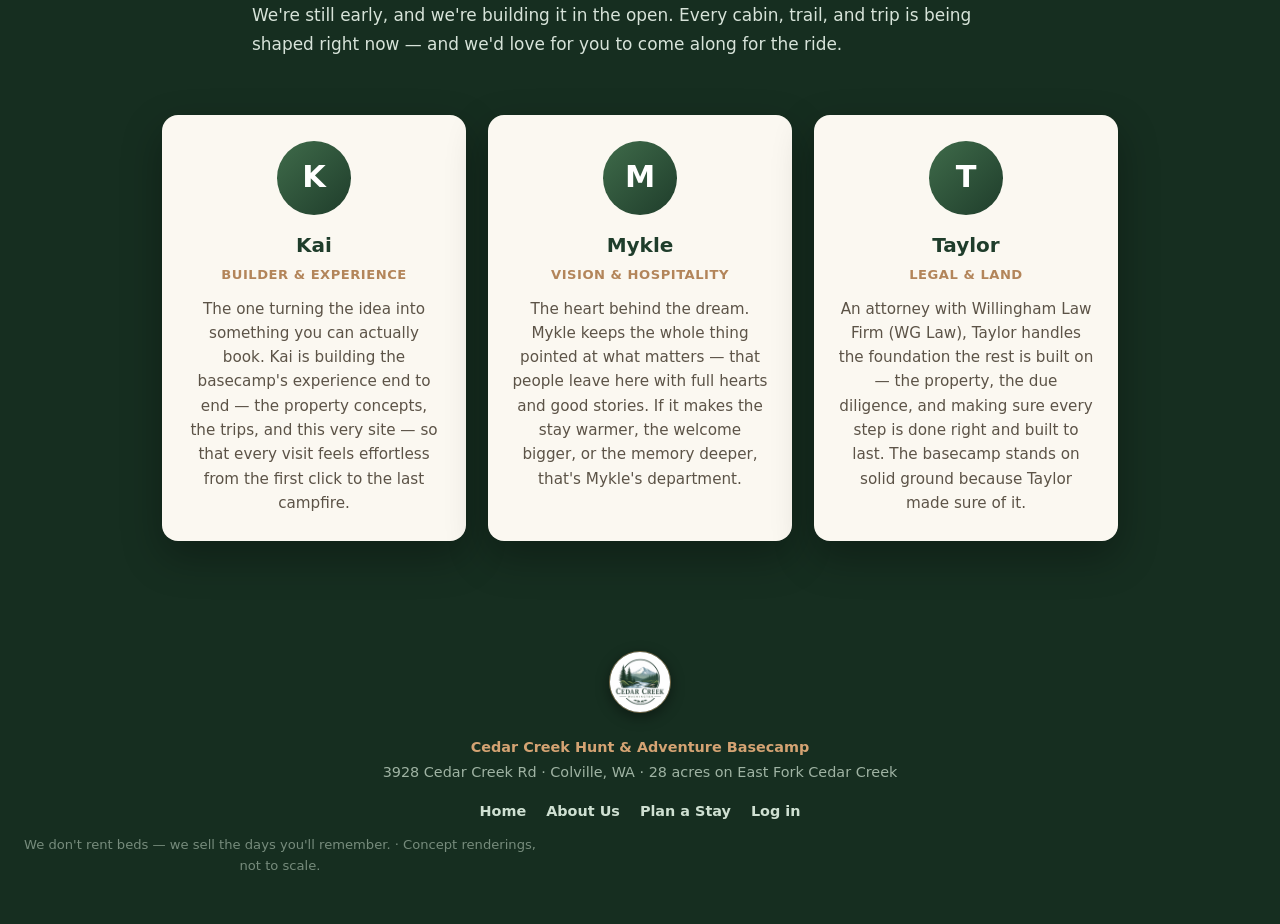
==== commit c6eb6d72: "Google sign-in, new logo, activity pricing+tax, About Us, hover menu - New Cedar Creek logo (mountai" ====
--- a/about.html
+++ b/about.html
@@ -4,7 +4,7 @@
 <meta charset="UTF-8">
 <meta name="viewport" content="width=device-width, initial-scale=1.0">
 <title>About Us — Cedar Creek Hunt &amp; Adventure Basecamp</title>
-<link rel="icon" href="images/logo.png">
+<link rel="icon" href="images/logo.jpg">
 <link rel="stylesheet" href="css/style.css">
 </head>
 <body class="page-bg">
@@ -12,8 +12,9 @@
 <div id="siteHeader"></div>
 
 <section class="about-hero">
-  <div class="kicker">Our Story · Colville, Washington</div>
-  <h1>We're building the getaway we always wished we had.</h1>
+  <div class="kicker">About Us · Colville, Washington</div>
+  <h1>About Us</h1>
+  <p class="about-lede">We're building the getaway we always wished we had.</p>
   <p>Three of us, one family, 28 acres on East Fork Cedar Creek — and a plan to turn it into the kind of place people leave better than they came.</p>
 </section>
 
--- a/css/style.css
+++ b/css/style.css
@@ -507,7 +507,10 @@
 .bk-act-main{display:flex;flex-direction:column;}
 .bk-act-name{font-weight:700;color:var(--forest);font-size:.96rem;line-height:1.2;}
 .bk-act-short{color:#6a6052;font-size:.8rem;}
+.bk-act-main{flex:1;}
+.bk-act-price{margin-left:auto;font-weight:800;color:var(--cedar);font-size:.95rem;white-space:nowrap;align-self:center;}
 .bk-act-none .bk-act-card{border-style:dashed;}
+.bk-act-none .bk-act-price{display:none;}
 
 .bk-submit{margin-top:24px;width:100%;justify-content:center;}
 .bk-error{margin-top:12px;color:#b5462e;font-weight:600;font-size:.92rem;}
@@ -690,6 +693,7 @@
 .about-hero .kicker{text-transform:uppercase;letter-spacing:4px;font-size:.78rem;color:var(--cedar-light);margin-bottom:12px;}
 .about-hero h1{font-size:clamp(2.1rem,5vw,3.4rem);font-weight:800;max-width:760px;margin:0 auto;text-shadow:0 4px 22px rgba(0,0,0,.45);}
 .about-hero p{max-width:640px;margin:18px auto 0;color:#dfeadf;font-size:1.1rem;}
+.about-hero .about-lede{font-size:1.3rem;font-weight:600;color:#eaf2ea;margin-top:14px;}
 .about-photo{max-width:1000px;margin:-40px auto 0;padding:0 20px;position:relative;z-index:2;}
 .about-photo img{width:100%;border-radius:18px;box-shadow:0 24px 60px rgba(0,0,0,.45);display:block;}
 .about-photo .caption{text-align:center;color:#bcd0c0;font-size:.86rem;margin-top:12px;}
@@ -734,6 +738,14 @@
 .auth-msg.err{background:#fdecea;color:#b5462e;}
 .auth-msg.ok{background:#e8f5ec;color:#2e7d46;}
 .auth-note{margin-top:16px;text-align:center;color:var(--muted);font-size:.78rem;line-height:1.5;}
+.auth-or{display:flex;align-items:center;gap:12px;color:var(--muted);font-size:.82rem;margin:18px 0 14px;}
+.auth-or::before,.auth-or::after{content:"";flex:1;height:1px;background:#e0d6c2;}
+.google-btn{
+  width:100%;display:flex;align-items:center;justify-content:center;gap:10px;
+  background:#fff;border:1.5px solid #dadce0;border-radius:10px;padding:12px 14px;
+  font:inherit;font-weight:600;color:#3c4043;cursor:pointer;transition:background .15s,box-shadow .15s;
+}
+.google-btn:hover{background:#f7f8f8;box-shadow:0 1px 4px rgba(0,0,0,.12);}
 .signed-in{text-align:center;padding:10px 0 6px;}
 .signed-in .who{font-size:1.25rem;font-weight:800;color:var(--forest);}
 .signed-in .email{color:var(--muted);font-size:.9rem;margin:2px 0 18px;}
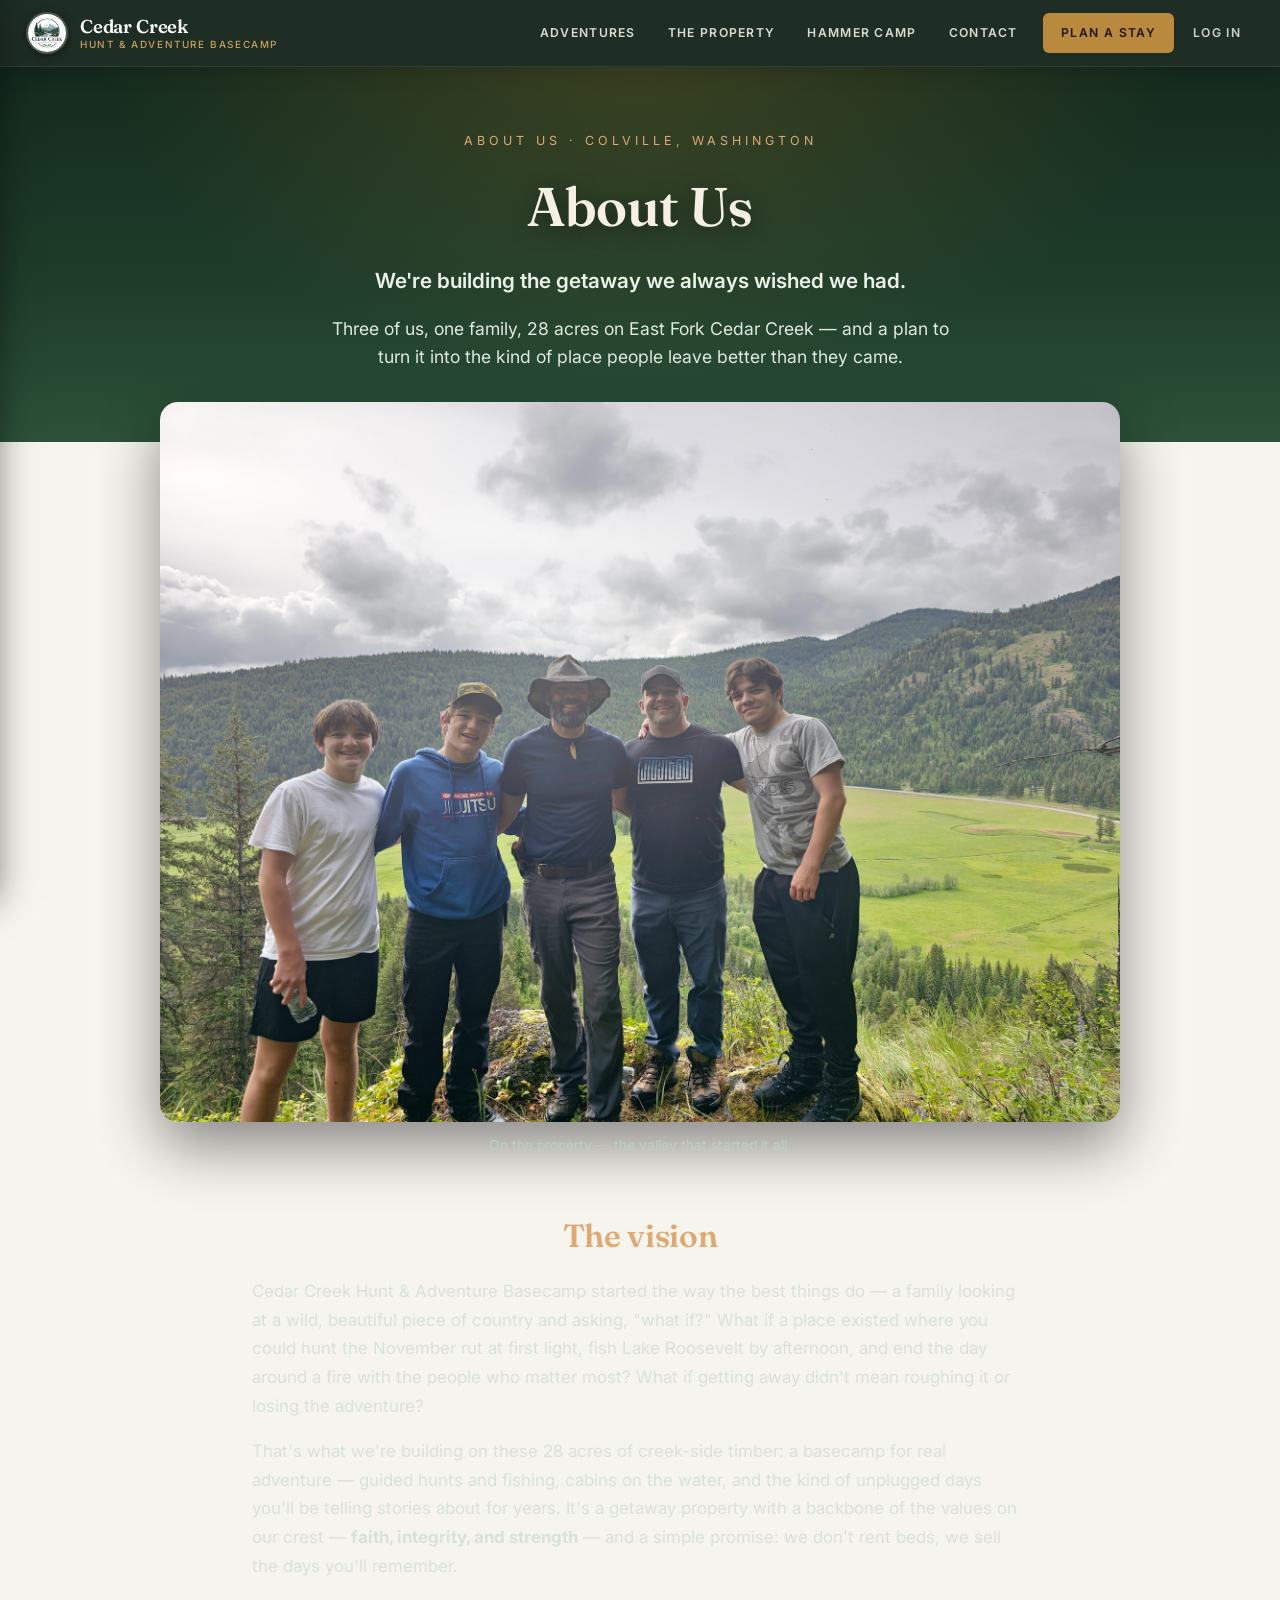
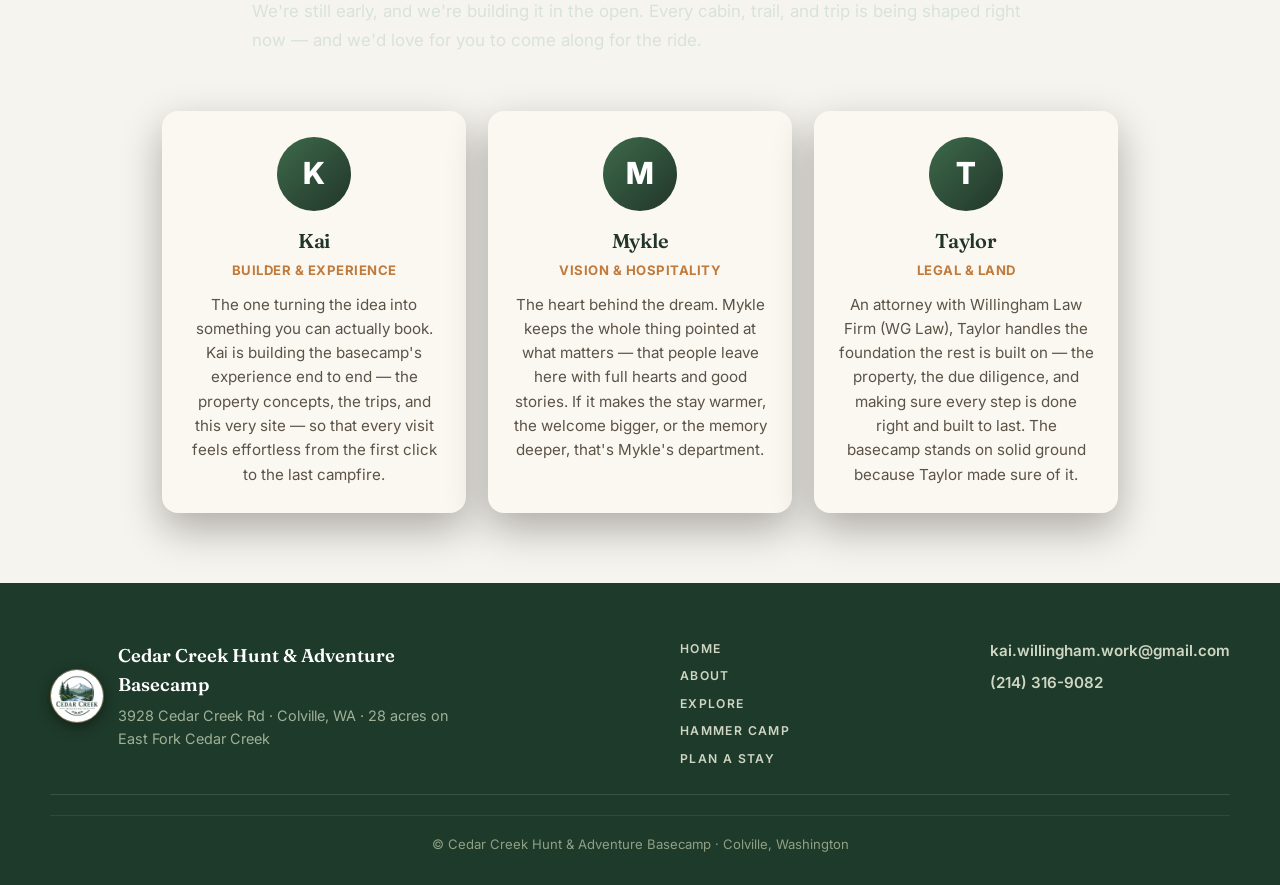
==== commit 973af602: "Rebuild site in arcticwild.com style, all content + features preserved Homepage restructured to mirr" ====
--- a/about.html
+++ b/about.html
@@ -7,7 +7,7 @@
 <link rel="icon" href="images/logo.jpg">
 <link rel="stylesheet" href="css/style.css">
 </head>
-<body class="page-bg">
+<body class="page-bg aw-body">
 
 <div id="siteHeader"></div>
 
--- a/css/style.css
+++ b/css/style.css
@@ -509,8 +509,323 @@
 .bk-act-short{color:#6a6052;font-size:.8rem;}
 .bk-act-main{flex:1;}
 .bk-act-price{margin-left:auto;font-weight:800;color:var(--cedar);font-size:.95rem;white-space:nowrap;align-self:center;}
+.bk-act-opt{margin-left:auto;align-self:center;font:inherit;font-size:.8rem;font-weight:700;color:var(--forest);background:#fff;border:1.5px solid #d8cdb6;border-radius:8px;padding:7px 8px;max-width:170px;cursor:pointer;}
+.bk-act-opt:focus{outline:none;border-color:var(--cedar);box-shadow:0 0 0 3px rgba(179,133,90,.22);}
 .bk-act-none .bk-act-card{border-style:dashed;}
 .bk-act-none .bk-act-price{display:none;}
+
+/* out-of-season activities: grayed out and not selectable */
+.bk-act.out-of-season{cursor:not-allowed;}
+.bk-act.out-of-season .bk-act-card{
+  background:#f0ede6;border-color:#e2d8c2;border-style:dashed;
+  filter:grayscale(1);opacity:.6;
+}
+.bk-act.out-of-season:hover .bk-act-card{transform:none;border-color:#e2d8c2;}
+.bk-act.out-of-season .bk-act-opt,
+.bk-act.out-of-season .bk-act-price{opacity:.7;}
+.bk-act-season{
+  margin-left:auto;align-self:center;
+  display:inline-block;padding:3px 11px;border-radius:999px;
+  font-size:.68rem;font-weight:800;letter-spacing:.4px;text-transform:uppercase;
+  color:#9a5a2c;background:rgba(154,90,44,.14);border:1px solid rgba(154,90,44,.35);
+}
+
+/* clickable activity cards (open the options popup) */
+.bk-pick{cursor:pointer;}
+.bk-pick .bk-act-card{transition:border-color .15s,box-shadow .15s,transform .12s;}
+.bk-pick:hover .bk-act-card{border-color:var(--cedar-light);transform:translateY(-1px);}
+.bk-pick:focus-visible{outline:none;}
+.bk-pick:focus-visible .bk-act-card{box-shadow:0 0 0 3px rgba(200,146,43,.4);}
+.bk-pick.chosen .bk-act-card{border-color:var(--cedar);background:#fbf4e9;box-shadow:0 6px 18px rgba(179,133,90,.22);}
+.bk-act-cta{margin-left:auto;align-self:center;color:var(--cedar);font-weight:700;font-size:.85rem;white-space:nowrap;}
+.bk-act-chosen{margin-left:auto;align-self:center;color:var(--forest);font-weight:800;font-size:.9rem;white-space:nowrap;}
+.bk-act-remove{
+  align-self:center;margin-left:10px;width:24px;height:24px;border-radius:50%;flex-shrink:0;
+  border:none;background:rgba(122,112,102,.16);color:#6a6052;cursor:pointer;font-size:.85rem;line-height:1;
+}
+.bk-act-remove:hover{background:rgba(181,70,46,.18);color:#b5462e;}
+.bk-pick-none .bk-act-card{border-style:dashed;}
+.bk-pick.out-of-season{cursor:not-allowed;}
+.bk-pick.out-of-season .bk-act-card{background:#f0ede6;border-color:#e2d8c2;border-style:dashed;filter:grayscale(1);opacity:.6;}
+.bk-pick.out-of-season:hover .bk-act-card{transform:none;border-color:#e2d8c2;}
+
+/* activity-options popup */
+.act-opt-modal{max-width:480px;}
+.act-opt-list{display:grid;gap:10px;margin-top:6px;}
+.act-opt-choice{
+  display:flex;align-items:center;justify-content:space-between;gap:14px;
+  border:2px solid #e2d8c2;border-radius:12px;padding:15px 18px;background:#fff;cursor:pointer;
+  font:inherit;text-align:left;transition:border-color .15s,box-shadow .15s,transform .12s;
+}
+.act-opt-choice:hover{border-color:var(--cedar-light);transform:translateY(-1px);}
+.act-opt-choice.current{border-color:var(--cedar);background:#fbf4e9;}
+.act-opt-label{font-weight:700;color:var(--forest);font-size:1.02rem;}
+.act-opt-label small{color:var(--moss);font-weight:700;font-size:.74rem;margin-left:6px;}
+.act-opt-price{font-weight:800;color:var(--cedar);font-size:1.15rem;white-space:nowrap;}
+.act-opt-remove{
+  margin-top:4px;border:none;background:transparent;color:#b5462e;font-weight:700;cursor:pointer;
+  font:inherit;padding:10px;border-radius:8px;
+}
+.act-opt-remove:hover{background:rgba(181,70,46,.1);}
+.act-opt-choice small{color:var(--muted);font-weight:600;font-size:.78rem;}
+.act-opt-error{
+  background:#fdecea;color:#b5462e;border:1px solid rgba(181,70,46,.3);border-radius:10px;
+  padding:11px 14px;margin-bottom:12px;font-size:.9rem;font-weight:600;
+}
+/* day & time pickers inside the activity popup */
+.day-pick,.time-pick{display:flex;flex-wrap:wrap;gap:8px;margin-top:6px;}
+.day-opt,.time-opt{
+  border:1.5px solid #d8cdb6;background:#fff;border-radius:10px;padding:10px 14px;
+  font:inherit;font-weight:700;color:var(--forest);cursor:pointer;transition:border-color .15s,background .15s,transform .12s;
+}
+.day-opt:hover,.time-opt:hover{border-color:var(--cedar);transform:translateY(-1px);}
+.day-opt.sel,.time-opt.sel{border-color:var(--moss);background:#e7f6ec;color:var(--forest);}
+.time-opt{padding:8px 12px;font-size:.9rem;}
+
+/* ===== compact lodging — cabin, RV & campground fit in one row ===== */
+.bk-lodging{grid-template-columns:repeat(auto-fit,minmax(185px,1fr));}
+.bk-opt-card{flex-direction:column;text-align:center;gap:8px;padding:14px 12px;}
+.bk-opt-thumb{width:100%;height:74px;}
+.bk-opt-main{align-items:center;flex:none;}
+.bk-opt-icon{font-size:2rem;}
+.bk-opt-price{margin:0;}
+
+/* ===== uniform-size activity cards ===== */
+.bk-activities{grid-template-columns:repeat(auto-fill,minmax(220px,1fr));grid-auto-rows:1fr;}
+.bk-pick{height:100%;}
+.bk-pick .bk-act-card{height:100%;min-height:94px;align-items:center;}
+.bk-act-main{min-width:0;flex:1;}
+.bk-act-name{display:-webkit-box;-webkit-line-clamp:2;-webkit-box-orient:vertical;overflow:hidden;}
+.bk-act-short{white-space:nowrap;overflow:hidden;text-overflow:ellipsis;}
+
+/* ===== satisfying option-select animation ===== */
+.act-opt-choice{position:relative;overflow:hidden;}
+.act-opt-choice.selecting{
+  border-color:var(--moss);background:#e7f6ec;color:var(--forest);
+  animation:optPick .52s cubic-bezier(.2,.8,.2,1);
+}
+.act-opt-choice.selecting .act-opt-price{color:var(--moss);}
+@keyframes optPick{0%{transform:scale(1)}25%{transform:scale(1.05)}55%{transform:scale(.98)}100%{transform:scale(1)}}
+.act-opt-choice.selecting::after{
+  content:"✓";position:absolute;inset:0;display:flex;align-items:center;justify-content:center;
+  font-size:2.3rem;font-weight:900;color:#fff;background:var(--moss);border-radius:10px;
+  animation:checkPop .52s ease forwards;
+}
+@keyframes checkPop{0%{opacity:0;transform:scale(.4)}40%{opacity:1;transform:scale(1.12)}72%{transform:scale(1)}100%{opacity:0}}
+.bk-pick.pop .bk-act-card{animation:cardPop .5s ease;}
+@keyframes cardPop{0%{transform:scale(1)}30%{transform:scale(1.05);box-shadow:0 12px 28px rgba(63,107,74,.4)}100%{transform:scale(1)}}
+
+/* ===== left-side activities dropdown (home page) ===== */
+.left-acts{position:fixed;left:14px;top:78px;z-index:35;}
+.left-acts-btn{
+  background:var(--forest);color:var(--sand);border:none;border-radius:10px;
+  padding:11px 16px;font:inherit;font-weight:700;cursor:pointer;display:inline-flex;gap:10px;
+  align-items:center;box-shadow:0 6px 18px rgba(0,0,0,.32);
+}
+.left-acts-btn:hover{background:var(--moss);}
+.left-acts-btn .caret{transition:transform .2s;}
+.left-acts-btn[aria-expanded="true"] .caret{transform:rotate(180deg);}
+.left-acts-menu{
+  margin-top:8px;width:264px;max-width:82vw;background:var(--forest-deep);border-radius:12px;
+  overflow-y:auto;max-height:72vh;box-shadow:0 18px 44px rgba(0,0,0,.5);
+}
+.left-acts-item{
+  display:flex;align-items:center;gap:11px;width:100%;text-align:left;background:transparent;border:none;
+  color:var(--sand);padding:12px 15px;cursor:pointer;font:inherit;border-bottom:1px solid rgba(255,255,255,.07);
+}
+.left-acts-item:hover{background:rgba(200,146,43,.18);}
+.left-acts-item .ico{font-size:1.15rem;flex-shrink:0;}
+.left-acts-item .txt{display:flex;flex-direction:column;line-height:1.2;}
+.left-acts-item small{color:var(--cedar-light);font-size:.72rem;}
+.left-acts-badge{margin-left:6px;color:#7fe39b;font-weight:800;font-size:.62rem;}
+@media(max-width:820px){
+  /* keep the activities menu pinned at the top on small screens too */
+  .left-acts{top:66px;left:10px;}
+  .left-acts-menu{max-height:60vh;}
+}
+
+/* ===== scheduling "good to know" info ===== */
+.bk-info{
+  max-width:1080px;margin:0 auto 22px;display:grid;
+  grid-template-columns:repeat(auto-fit,minmax(220px,1fr));gap:14px;
+}
+.bk-info-card{
+  background:rgba(255,255,255,.07);border:1px solid rgba(255,255,255,.14);border-radius:12px;
+  padding:14px 16px;color:#e7efe6;
+}
+.bk-info-card b{display:block;color:var(--cedar-light);margin-bottom:3px;font-size:.95rem;}
+.bk-info-card span{font-size:.86rem;color:#cfe0d2;line-height:1.5;}
+
+/* ===== party-size stepper ===== */
+.bk-guests{display:flex;align-items:center;justify-content:space-between;gap:16px;flex-wrap:wrap;}
+.bk-guests-label{font-weight:700;color:var(--forest);font-size:1.05rem;}
+.stepper{display:inline-flex;align-items:center;gap:4px;background:#fff;border:1.5px solid #d8cdb6;border-radius:12px;padding:4px;}
+.step-btn{
+  width:42px;height:42px;border:none;border-radius:9px;background:var(--sand);color:var(--forest);
+  font-size:1.5rem;font-weight:800;cursor:pointer;line-height:1;display:flex;align-items:center;justify-content:center;
+  transition:background .15s,color .15s;
+}
+.step-btn:hover{background:var(--cedar-light);color:#22160c;}
+.step-val{min-width:48px;text-align:center;font-size:1.3rem;font-weight:800;color:var(--forest);}
+.cabin-confirm-bar{flex-wrap:wrap;}
+.cabin-note{margin-right:auto;align-self:center;color:var(--muted);font-size:.85rem;font-weight:600;}
+
+/* ===== lodging "how many?" boxes ===== */
+.bk-opt-q{cursor:default;}
+.bk-opt-q.chosen .bk-opt-card{border-color:var(--cedar);background:#fbf4e9;box-shadow:0 6px 18px rgba(179,133,90,.22);}
+.bk-opt-right{display:flex;flex-direction:column;align-items:center;gap:8px;margin-top:2px;}
+.bk-opt-see{background:none;border:none;color:var(--cedar);font-weight:700;font-size:.8rem;cursor:pointer;padding:2px 0;font-family:inherit;}
+.bk-opt-see:hover{text-decoration:underline;}
+.bk-opt-thumb[data-see]{cursor:pointer;}
+.bk-opt-warn{display:block;margin-top:6px;color:#a05a2c;font-size:.78rem;font-weight:700;line-height:1.35;}
+.lodge-stepper{display:inline-flex;align-items:center;gap:2px;background:#fff;border:1.5px solid #d8cdb6;border-radius:10px;padding:3px;}
+.lstep{
+  width:34px;height:34px;border:none;border-radius:7px;background:var(--sand);color:var(--forest);
+  font-size:1.25rem;font-weight:800;cursor:pointer;line-height:1;display:flex;align-items:center;justify-content:center;
+  transition:background .15s,color .15s;
+}
+.lstep:hover{background:var(--cedar-light);color:#22160c;}
+.lqty{min-width:34px;text-align:center;font-size:1.1rem;font-weight:800;color:var(--forest);}
+
+/* ===== summer camps ===== */
+.bk-optional{color:var(--muted);font-weight:600;font-size:.82rem;text-transform:none;letter-spacing:0;}
+.bk-camps{display:grid;gap:11px;}
+.camp-weeks{display:grid;gap:9px;}
+.camp-week{
+  display:flex;align-items:center;gap:12px;width:100%;text-align:left;cursor:pointer;font:inherit;
+  border:2px solid #e2d8c2;border-radius:12px;padding:13px 16px;background:#fff;
+  transition:border-color .15s,box-shadow .15s,transform .12s;
+}
+.camp-week:hover{border-color:var(--cedar-light);transform:translateY(-1px);}
+.camp-week.sel{border-color:var(--moss);background:#e7f6ec;}
+.camp-week-main{display:flex;flex-direction:column;flex:1;min-width:0;}
+.camp-week-dates{font-weight:800;color:var(--forest);font-size:1rem;}
+.camp-week-age{color:var(--cedar);font-weight:700;font-size:.8rem;}
+.camp-week-price{font-weight:800;color:var(--cedar);font-size:1.05rem;white-space:nowrap;}
+.camp-week-check{
+  width:28px;height:28px;border-radius:50%;display:flex;align-items:center;justify-content:center;
+  font-weight:800;flex-shrink:0;background:rgba(122,112,102,.14);color:#6a6052;
+}
+.camp-week.sel .camp-week-check{background:var(--moss);color:#fff;}
+
+/* ===== Hammer Camp page ===== */
+.camp-hero{
+  position:relative;text-align:center;color:var(--sand);padding:54px 22px 60px;overflow:hidden;
+  background:radial-gradient(ellipse at 50% -10%, rgba(200,146,43,0.28), transparent 60%),
+    linear-gradient(180deg,#0e1a2b 0%, #16263c 60%, #1f3346 100%);
+}
+.camp-hero-logo{
+  width:152px;height:152px;border-radius:50%;object-fit:cover;
+  border:2px solid rgba(200,146,43,.55);box-shadow:0 14px 40px rgba(0,0,0,.55);margin-bottom:4px;
+}
+.camp-hero .kicker{text-transform:uppercase;letter-spacing:3px;font-size:.74rem;color:var(--gold);margin:10px 0 6px;}
+.camp-hero h1{font-size:clamp(2.4rem,6vw,4rem);font-weight:900;letter-spacing:1px;text-shadow:0 4px 24px rgba(0,0,0,.5);}
+.camp-hero p{max-width:680px;margin:16px auto 0;color:#dbe5ef;font-size:1.08rem;line-height:1.6;}
+
+.camp-section{max-width:1100px;margin:0 auto;padding:40px 20px 70px;display:grid;gap:26px;}
+.camp-grid{display:grid;grid-template-columns:repeat(auto-fit,minmax(320px,1fr));gap:22px;}
+.camp-card{background:var(--cream);border-radius:18px;padding:24px 24px 26px;box-shadow:0 18px 44px rgba(0,0,0,.34);}
+.camp-card-head{display:flex;align-items:center;gap:14px;margin-bottom:14px;}
+.camp-card-logo{width:58px;height:58px;border-radius:50%;object-fit:cover;border:1.5px solid rgba(200,146,43,.5);flex-shrink:0;}
+.camp-card-head h2{color:var(--forest);font-size:1.3rem;line-height:1.12;}
+.camp-card-age{color:var(--cedar);font-weight:700;font-size:.82rem;text-transform:uppercase;letter-spacing:.5px;margin-top:3px;}
+.camp-card-desc{color:#4c4338;font-size:.98rem;line-height:1.6;margin-bottom:16px;}
+.camp-includes{list-style:none;display:grid;gap:7px;margin:8px 0 4px;}
+.camp-includes li{position:relative;padding-left:22px;color:#544b3f;font-size:.92rem;}
+.camp-includes li::before{content:"";position:absolute;left:0;top:7px;width:10px;height:10px;border-radius:50%;background:var(--cedar);box-shadow:0 0 0 3px rgba(179,133,90,.22);}
+
+.camp-summary{background:var(--forest-deep);color:var(--sand);border-radius:18px;padding:22px 24px 24px;box-shadow:0 18px 44px rgba(0,0,0,.4);}
+.camp-summary h3{color:var(--cedar-light);font-size:1.2rem;margin-bottom:12px;}
+.camp-sum-row{display:flex;align-items:center;gap:12px;flex-wrap:wrap;padding:11px 0;border-bottom:1px solid rgba(255,255,255,.1);}
+.camp-sum-name{flex:1;min-width:160px;color:#fff;font-weight:600;font-size:.95rem;}
+.camp-cal{color:var(--cedar-light);font-weight:700;font-size:.82rem;text-decoration:none;white-space:nowrap;border:1px solid rgba(212,163,115,.4);border-radius:8px;padding:6px 10px;}
+.camp-cal:hover{background:rgba(200,146,43,.18);}
+.camp-sum-row b{color:var(--gold);font-weight:800;white-space:nowrap;}
+.camp-sum-total{display:flex;justify-content:space-between;align-items:center;padding-top:14px;margin-top:4px;}
+.camp-sum-total span{color:var(--cedar-light);font-weight:700;}
+.camp-sum-total b{color:var(--gold);font-size:1.4rem;}
+.camp-sum-note{color:#9fb3a3;font-size:.82rem;margin-top:12px;line-height:1.5;}
+.camp-request-btn{width:100%;justify-content:center;margin-top:14px;}
+.bk-done-note{color:#7a7066;font-size:.82rem;margin-top:12px;text-align:center;}
+@media(max-width:560px){ .camp-hero-logo{width:120px;height:120px;} }
+
+/* ===== walkable overworld game (home page map) ===== */
+.game-wrap{max-width:760px;margin:0 auto;}
+.game-stage{position:relative;background:#2c5238;border-radius:14px;padding:10px;box-shadow:0 18px 50px rgba(0,0,0,.4);}
+#gameCanvas{
+  display:block;width:100%;height:auto;aspect-ratio:352/224;
+  image-rendering:pixelated;image-rendering:crisp-edges;
+  border-radius:8px;background:#6aa850;cursor:pointer;outline:none;
+}
+.game-prompt{
+  position:absolute;left:50%;bottom:20px;transform:translateX(-50%);
+  background:rgba(15,25,18,.88);color:var(--sand);border:1px solid rgba(212,163,115,.5);
+  padding:8px 16px;border-radius:10px;font-size:.92rem;white-space:nowrap;cursor:pointer;
+  box-shadow:0 6px 16px rgba(0,0,0,.45);
+}
+.game-prompt b{color:var(--cedar-light);}
+.game-pad{position:absolute;left:18px;bottom:18px;width:120px;height:120px;touch-action:none;}
+.gp-btn{
+  position:absolute;width:38px;height:38px;border:none;border-radius:9px;
+  background:rgba(18,28,20,.5);color:#fff;font-size:1rem;cursor:pointer;
+  display:flex;align-items:center;justify-content:center;
+  -webkit-user-select:none;user-select:none;touch-action:none;
+}
+.gp-btn:active{background:rgba(200,146,43,.75);}
+.gp-up{left:41px;top:0;} .gp-down{left:41px;top:82px;} .gp-left{left:0;top:41px;} .gp-right{left:82px;top:41px;}
+.gp-a{
+  position:absolute;right:20px;bottom:32px;width:52px;height:52px;border-radius:50%;
+  background:rgba(200,146,43,.9);color:#22160c;font-weight:900;font-size:1.25rem;
+}
+/* with a real mouse/keyboard, hide the touch controls — use arrow keys */
+@media (hover:hover) and (pointer:fine){ .game-pad,.gp-a{display:none;} }
+/* NPC speech bubble */
+.game-bubble{
+  position:absolute;transform:translate(-50%,-100%);z-index:6;pointer-events:none;
+  max-width:230px;background:#fff;color:#26201a;border:2px solid #2c3e2c;border-radius:12px;
+  padding:9px 12px;font-size:.82rem;line-height:1.35;box-shadow:0 6px 16px rgba(0,0,0,.4);
+}
+.game-bubble::after{content:"";position:absolute;left:50%;bottom:-9px;transform:translateX(-50%);border:6px solid transparent;border-top-color:#2c3e2c;}
+.game-bubble::before{content:"";position:absolute;left:50%;bottom:-6px;transform:translateX(-50%);border:5px solid transparent;border-top-color:#fff;z-index:1;}
+.bubble-go{display:block;margin-top:5px;color:#3f6b4a;font-weight:800;font-size:.74rem;}
+
+/* ===== footer contact line ===== */
+.footer-contact{display:flex;gap:18px;justify-content:center;flex-wrap:wrap;margin:10px 0 4px;}
+.footer-contact a{color:var(--cedar-light);text-decoration:none;font-weight:700;font-size:.9rem;}
+.footer-contact a:hover{color:#fff;}
+
+/* ===== contact page ===== */
+.contact-hero{
+  text-align:center;color:var(--sand);padding:54px 22px 50px;
+  background:radial-gradient(ellipse at 50% -10%, rgba(200,146,43,0.22), transparent 60%),
+    linear-gradient(180deg,#142a1d 0%, #1f3d2b 60%, #2c5238 100%);
+}
+.contact-hero .kicker{text-transform:uppercase;letter-spacing:4px;font-size:.76rem;color:var(--cedar-light);margin-bottom:10px;}
+.contact-hero h1{font-size:clamp(1.9rem,4.5vw,2.9rem);font-weight:800;max-width:680px;margin:0 auto;}
+.contact-hero p{max-width:560px;margin:14px auto 0;color:#dfeadf;font-size:1.05rem;}
+.contact-wrap{
+  max-width:1000px;margin:0 auto;padding:40px 20px 70px;
+  display:grid;grid-template-columns:1fr 1.4fr;gap:26px;align-items:start;
+}
+.contact-info{background:var(--forest-deep);color:var(--sand);border-radius:18px;padding:26px 24px;box-shadow:0 16px 40px rgba(0,0,0,.34);}
+.contact-info h2{color:var(--cedar-light);font-size:1.25rem;margin-bottom:16px;}
+.contact-line{display:block;color:#e7efe6;text-decoration:none;font-size:1.02rem;font-weight:600;margin-bottom:14px;line-height:1.5;}
+a.contact-line:hover{color:var(--cedar-light);}
+.contact-note{color:#bcd0c0;font-size:.9rem;line-height:1.6;font-weight:400;margin-top:18px;border-top:1px solid rgba(255,255,255,.12);padding-top:16px;}
+.contact-form{background:var(--cream);border-radius:18px;padding:26px 26px 28px;box-shadow:0 16px 40px rgba(0,0,0,.3);}
+.contact-form h2{color:var(--forest);font-size:1.3rem;margin-bottom:16px;}
+.contact-form label{display:block;font-size:.8rem;font-weight:700;color:#5c5347;text-transform:uppercase;letter-spacing:.5px;margin:0 0 6px;}
+.contact-form label .opt{text-transform:none;letter-spacing:0;color:var(--muted);font-weight:600;}
+.contact-form input,.contact-form select,.contact-form textarea{
+  width:100%;font:inherit;padding:12px 14px;border:1.5px solid #d8cdb6;border-radius:10px;background:#fff;margin-bottom:16px;color:var(--ink);
+}
+.contact-form textarea{resize:vertical;}
+.contact-form input:focus,.contact-form select:focus,.contact-form textarea:focus{outline:none;border-color:var(--cedar);box-shadow:0 0 0 3px rgba(179,133,90,.22);}
+.contact-form .btn{width:100%;justify-content:center;}
+.contact-status{margin-top:14px;padding:11px 14px;border-radius:10px;font-size:.92rem;font-weight:600;text-align:center;}
+.contact-status.ok{background:#e8f5ec;color:#2e7d46;}
+.contact-status.err{background:#fdecea;color:#b5462e;}
+@media(max-width:760px){ .contact-wrap{grid-template-columns:1fr;} }
 
 .bk-submit{margin-top:24px;width:100%;justify-content:center;}
 .bk-error{margin-top:12px;color:#b5462e;font-weight:600;font-size:.92rem;}
@@ -644,6 +959,7 @@
 .cal-cell.empty{visibility:hidden;cursor:default;}
 .cal-cell:hover:not(.past):not(.sel){background:#eef1f6;}
 .cal-cell.past{color:#cdd2da;cursor:not-allowed;text-decoration:line-through;}
+.cal-cell.unavailable{color:#a0a8b8;cursor:not-allowed;opacity:.6;text-decoration:none;}
 .cal-cell.today{font-weight:800;box-shadow:inset 0 0 0 1.5px #cdd2da;}
 .cal-cell.inrange{background:var(--cal-accent-soft);border-radius:0;}
 .cal-cell.sel{background:var(--cal-accent);color:#fff;font-weight:800;z-index:1;}
@@ -749,3 +1065,356 @@
 .signed-in{text-align:center;padding:10px 0 6px;}
 .signed-in .who{font-size:1.25rem;font-weight:800;color:var(--forest);}
 .signed-in .email{color:var(--muted);font-size:.9rem;margin:2px 0 18px;}
+
+/* ============================================================ */
+/* =====================  FRESH LOOK  ========================= */
+/* ============================================================ */
+:root{
+  --forest:#22352a; --forest-deep:#14201a; --moss:#3d6a4a;
+  --cedar:#c07a3c; --cedar-light:#e0a972; --sand:#f5efe4; --cream:#fbf8f2;
+  --ink:#1d231f; --muted:#6f6a60; --gold:#c98a3a; --page:#f4efe6; --line:#e7ddcd;
+}
+body{font-family:'Inter',-apple-system,BlinkMacSystemFont,'Segoe UI',sans-serif;color:var(--ink);}
+h1,h2,h3,.brand-text,.hero h1,.section-head h2,.browse h2,.camp-hero h1,.about-hero h1,
+.camp-card-head h2,.bk-done-card h3,.auth-top h1{font-family:'Fraunces','Georgia',serif;letter-spacing:-.01em;font-weight:600;}
+
+/* nav */
+.topnav{background:rgba(20,32,26,.92);backdrop-filter:blur(10px);-webkit-backdrop-filter:blur(10px);padding:13px 26px;border-bottom:1px solid rgba(255,255,255,.06);box-shadow:none;}
+.brand-text{font-size:1.1rem;font-weight:600;}
+.brand-text small{letter-spacing:1.3px;}
+.nav-links{gap:2px;}
+.nav-links a,.nav-links button{font-weight:500;font-size:.92rem;color:#e7eee6;border-radius:8px;}
+.nav-links a:hover,.nav-links button:hover{background:rgba(255,255,255,.08);}
+.nav-links .nav-cta{background:var(--cedar);color:#1a1109;font-weight:600;padding:10px 18px;border-radius:999px;}
+.nav-links .nav-cta:hover{background:var(--cedar-light);color:#1a1109;}
+.nav-login,.nav-account{border:1px solid rgba(255,255,255,.22);}
+
+/* buttons */
+.btn{border-radius:999px;font-weight:600;letter-spacing:.2px;padding:13px 26px;font-family:inherit;}
+.btn-primary{background:var(--cedar);color:#1a1109;box-shadow:0 10px 24px rgba(192,122,60,.28);}
+.btn-primary:hover{background:var(--cedar-light);color:#1a1109;}
+.btn-ghost{background:transparent;border:1.5px solid rgba(255,255,255,.4);color:var(--sand);}
+
+/* hero — a real photo of the property */
+.hero{
+  min-height:78vh;align-items:flex-start;justify-content:flex-end;text-align:left;
+  padding:64px clamp(24px,7vw,90px) clamp(54px,8vh,90px);
+  background:
+    linear-gradient(180deg, rgba(15,24,18,.28) 0%, rgba(15,24,18,.5) 55%, rgba(15,24,18,.88) 100%),
+    url('images/about-property.jpg');
+  background-size:cover; background-position:center 36%;
+}
+.hero-trees{display:none;}
+.hero .kicker{color:var(--cedar-light);letter-spacing:3px;position:relative;}
+.hero h1{font-size:clamp(2.4rem,6vw,4.6rem);line-height:1.03;max-width:15ch;text-shadow:0 2px 30px rgba(0,0,0,.45);}
+.hero .sub{max-width:52ch;color:#eef3ec;}
+.hero .meta,.hero-cta{justify-content:flex-start;}
+.hero .chip{background:rgba(255,255,255,.12);border-color:rgba(255,255,255,.25);}
+.scroll-hint{align-self:center;}
+
+/* sections & cards */
+.browse{background:var(--page);}
+.section-head p,.browse .lead{color:var(--muted);}
+.card{border-radius:16px;box-shadow:0 2px 18px rgba(30,35,31,.08);border:1px solid var(--line);}
+.card:hover{box-shadow:0 18px 40px rgba(30,35,31,.16);}
+.page-bg{background:var(--page);}
+
+/* footer */
+.site-footer{background:var(--forest-deep);color:#b9c7bb;text-align:left;padding:46px clamp(22px,6vw,70px) 28px;}
+.footer-inner{max-width:1100px;margin:0 auto;display:flex;flex-wrap:wrap;gap:28px;justify-content:space-between;align-items:flex-start;}
+.footer-brand{display:flex;gap:14px;align-items:center;max-width:430px;}
+.footer-logo{width:54px;height:54px;margin:0;}
+.footer-name{font-family:'Fraunces',serif;color:var(--sand);font-size:1.05rem;font-weight:600;}
+.footer-addr{font-size:.85rem;color:#9fb0a2;margin-top:3px;}
+.footer-links{display:flex;flex-direction:column;gap:9px;margin:0;}
+.footer-links a{color:#cdd8cd;font-weight:500;font-size:.92rem;text-decoration:none;}
+.footer-links a:hover{color:var(--cedar-light);}
+.footer-reach{display:flex;flex-direction:column;gap:8px;}
+.footer-reach a{color:var(--cedar-light);font-weight:600;font-size:.95rem;text-decoration:none;}
+.footer-copy{max-width:1100px;margin:26px auto 0;padding-top:18px;border-top:1px solid rgba(255,255,255,.08);font-size:.8rem;color:#7f9184;}
+@media(max-width:640px){ .footer-inner{flex-direction:column;gap:22px;} }
+
+/* Visit Us / Google map */
+.visit{background:var(--forest);color:var(--sand);padding:clamp(48px,7vw,80px) 22px;}
+.visit-inner{max-width:1080px;margin:0 auto;display:grid;grid-template-columns:1fr 1.3fr;gap:34px;align-items:center;}
+.visit .kicker{text-transform:uppercase;letter-spacing:3px;font-size:.74rem;color:var(--cedar-light);margin-bottom:8px;}
+.visit h2{font-size:clamp(1.7rem,3.4vw,2.5rem);margin-bottom:14px;}
+.visit p{color:#d7e3d9;line-height:1.7;margin-bottom:8px;}
+.visit-reach{margin-top:18px;display:flex;flex-direction:column;gap:8px;}
+.visit-reach a{color:var(--cedar-light);font-weight:600;text-decoration:none;font-size:1.05rem;}
+.visit-map{border-radius:16px;overflow:hidden;box-shadow:0 18px 50px rgba(0,0,0,.4);border:1px solid rgba(255,255,255,.1);aspect-ratio:16/10;}
+.visit-map iframe{width:100%;height:100%;border:0;display:block;}
+@media(max-width:760px){ .visit-inner{grid-template-columns:1fr;} }
+
+/* ===== slide-out sidebar menu ===== */
+.sb-toggle{
+  background:transparent;border:none;color:var(--sand);cursor:pointer;padding:7px;margin-right:4px;
+  display:inline-flex;align-items:center;justify-content:center;border-radius:8px;
+}
+.sb-toggle:hover{background:rgba(255,255,255,.08);}
+.sb-toggle svg{width:24px;height:24px;}
+.sb-overlay{position:fixed;inset:0;background:rgba(0,0,0,.5);z-index:79;opacity:0;visibility:hidden;transition:opacity .22s;}
+.sb-overlay.open{opacity:1;visibility:visible;}
+.sidebar{
+  position:fixed;top:0;left:0;height:100%;width:274px;max-width:84vw;z-index:80;
+  background:#0d0f0e;color:#ececec;display:flex;flex-direction:column;padding:16px 12px 14px;
+  transform:translateX(-104%);transition:transform .26s cubic-bezier(.4,0,.2,1);
+  box-shadow:6px 0 36px rgba(0,0,0,.55);
+}
+.sidebar.open{transform:translateX(0);}
+.sb-items{display:flex;flex-direction:column;gap:2px;margin-top:6px;flex:1;}
+.sb-item{
+  display:flex;align-items:center;gap:14px;padding:11px 14px;border-radius:12px;
+  color:#dcdcdc;text-decoration:none;font-size:1rem;font-weight:500;
+  font-family:'Inter',-apple-system,'Segoe UI',sans-serif;transition:background .14s;
+}
+.sb-item:hover{background:rgba(255,255,255,.06);color:#fff;}
+.sb-item.active{background:rgba(255,255,255,.12);color:#fff;}
+.sb-ico{width:20px;height:20px;flex-shrink:0;color:#c9c9c9;}
+.sb-item:hover .sb-ico,.sb-item.active .sb-ico{color:#fff;}
+.sb-account{display:flex;align-items:center;gap:12px;padding:13px 10px 4px;border-top:1px solid rgba(255,255,255,.08);margin-top:8px;}
+.sb-avatar{
+  width:36px;height:36px;border-radius:50%;background:#262826;color:#fff;flex-shrink:0;
+  display:flex;align-items:center;justify-content:center;font-weight:700;font-size:.95rem;border:1px solid rgba(255,255,255,.16);
+}
+.sb-acct-text{display:flex;flex-direction:column;line-height:1.25;min-width:0;}
+.sb-acct-text b{font-size:.95rem;color:#fff;font-weight:600;white-space:nowrap;overflow:hidden;text-overflow:ellipsis;}
+.sb-acct-text small{color:#8a8a8a;font-size:.8rem;white-space:nowrap;overflow:hidden;text-overflow:ellipsis;}
+
+/* ============================================================ */
+/* ARCTIC-WILD INSPIRED LAYER                                   */
+/*   Requested by Mykle (arcticwild.com layout) + Taylor        */
+/*   (high-def photo "zoom-in look"). Everything on the home    */
+/*   page, eye-drawing sections, image zoom-on-hover.           */
+/* ============================================================ */
+
+/* --- universal image zoom-on-hover ("the zoom in look") ---
+   Wrap any <img> in a .zoom element; the image scales up slowly
+   inside a fixed, rounded, clipped frame. */
+.zoom{overflow:hidden;border-radius:14px;position:relative;display:block;}
+.zoom img{
+  display:block;width:100%;height:100%;object-fit:cover;
+  transition:transform .9s cubic-bezier(.2,.6,.2,1);
+  will-change:transform;
+}
+.zoom:hover img,.zoom:focus-within img{transform:scale(1.09);}
+/* apply the same zoom to existing building card thumbnails + activity media */
+.card-thumb{overflow:hidden;}
+.card-thumb img{transition:transform .9s cubic-bezier(.2,.6,.2,1);will-change:transform;}
+.card:hover .card-thumb img{transform:scale(1.08);}
+.act-media{overflow:hidden;border-radius:12px;}
+.act-media img{transition:transform .9s cubic-bezier(.2,.6,.2,1);}
+.act-media:hover img{transform:scale(1.08);}
+
+/* --- section rhythm --- */
+.aw-section{max-width:1180px;margin:0 auto;padding:76px 22px;}
+.aw-head{text-align:center;max-width:720px;margin:0 auto 42px;}
+.aw-head .kicker{
+  text-transform:uppercase;letter-spacing:2.5px;font-size:.78rem;font-weight:700;
+  color:#8a6d3b;margin-bottom:12px;
+}
+.aw-head h2{font-family:'Fraunces',Georgia,serif;font-size:clamp(1.9rem,4vw,2.7rem);
+  line-height:1.1;color:#23301f;margin-bottom:14px;}
+.aw-head p{color:#5b6153;font-size:1.06rem;line-height:1.6;}
+
+/* --- adventures grid (arcticwild's scannable icon cards) --- */
+.aw-acts-grid{
+  display:grid;grid-template-columns:repeat(auto-fill,minmax(230px,1fr));gap:18px;
+}
+.aw-act{
+  position:relative;text-align:left;background:#fff;border:1px solid #e7e3d8;
+  border-radius:16px;padding:22px 20px;cursor:pointer;overflow:hidden;
+  transition:transform .22s ease,box-shadow .22s ease,border-color .22s ease;
+}
+.aw-act:hover{transform:translateY(-5px);box-shadow:0 16px 34px rgba(35,48,31,.14);border-color:#d6cdb8;}
+.aw-act::after{
+  content:"";position:absolute;left:0;top:0;height:4px;width:100%;
+  background:linear-gradient(90deg,#8a6d3b,#b79552);transform:scaleX(0);transform-origin:left;
+  transition:transform .28s ease;
+}
+.aw-act:hover::after{transform:scaleX(1);}
+.aw-act .ico{font-size:2rem;display:block;margin-bottom:12px;}
+.aw-act h3{font-family:'Fraunces',Georgia,serif;font-size:1.14rem;color:#26331f;margin-bottom:5px;line-height:1.2;}
+.aw-act .sub{color:#6b7060;font-size:.9rem;margin-bottom:12px;}
+.aw-act .price{font-weight:700;color:#8a6d3b;font-size:.95rem;}
+.aw-act .price small{color:#9aa08c;font-weight:500;}
+.aw-act .go{position:absolute;right:18px;bottom:18px;color:#b79552;font-weight:700;
+  opacity:0;transform:translateX(-6px);transition:.22s;}
+.aw-act:hover .go{opacity:1;transform:translateX(0);}
+
+/* --- about / guide band (dark, photo-driven) --- */
+.aw-about{background:#1a231a;color:#e9ead9;}
+.aw-about .aw-inner{
+  max-width:1120px;margin:0 auto;padding:74px 22px;
+  display:grid;grid-template-columns:1.1fr 1fr;gap:48px;align-items:center;
+}
+.aw-about .kicker{text-transform:uppercase;letter-spacing:2.5px;font-size:.78rem;font-weight:700;color:#c7a86a;margin-bottom:12px;}
+.aw-about h2{font-family:'Fraunces',Georgia,serif;font-size:clamp(1.9rem,4vw,2.6rem);line-height:1.12;margin-bottom:18px;color:#fff;}
+.aw-about p{color:#c3c8b5;line-height:1.7;margin-bottom:16px;font-size:1.04rem;}
+.aw-about .aw-photo{aspect-ratio:4/3;}
+.aw-about .aw-photo img{height:100%;}
+
+/* --- testimonials --- */
+.aw-quotes{background:#f6f3ea;}
+.aw-quote-grid{display:grid;grid-template-columns:repeat(auto-fit,minmax(280px,1fr));gap:22px;}
+.aw-quote{background:#fff;border-radius:16px;padding:28px 26px;border:1px solid #ece7da;box-shadow:0 6px 18px rgba(35,48,31,.05);}
+.aw-quote .stars{color:#d1a53c;letter-spacing:2px;margin-bottom:12px;}
+.aw-quote p{font-size:1.05rem;line-height:1.6;color:#3d4536;font-style:italic;margin-bottom:16px;}
+.aw-quote .who{font-weight:700;color:#26331f;font-size:.95rem;}
+.aw-quote .who small{display:block;color:#8a8f7c;font-weight:500;font-style:normal;margin-top:2px;}
+
+/* --- final CTA band --- */
+.aw-cta{background:linear-gradient(135deg,#2b3a24,#16220f);color:#fff;text-align:center;}
+.aw-cta .aw-inner{max-width:760px;margin:0 auto;padding:80px 22px;}
+.aw-cta h2{font-family:'Fraunces',Georgia,serif;font-size:clamp(2rem,4.5vw,2.9rem);margin-bottom:16px;}
+.aw-cta p{color:#cfd6c1;font-size:1.1rem;margin-bottom:30px;line-height:1.6;}
+.aw-cta-btns{display:flex;gap:14px;justify-content:center;flex-wrap:wrap;}
+
+@media(max-width:820px){
+  .aw-about .aw-inner{grid-template-columns:1fr;gap:30px;}
+  .aw-section{padding:54px 18px;}
+}
+
+/* ============================================================ */
+/* ARCTIC-WILD FULL THEME (rebuild)                            */
+/*   Mirrors arcticwild.com: sticky nav, full-screen photo     */
+/*   hero, uppercase filled buttons, big destination cards,    */
+/*   dark footer. Off-white canvas, charcoal text, pine+gold.  */
+/*   Appended last so it wins over earlier layers.             */
+/* ============================================================ */
+:root{
+  --aw-bg:#f6f4ee; --aw-ink:#282c24; --aw-muted:#5f6555;
+  --aw-pine:#1e3a2a; --aw-pine-2:#264a35; --aw-gold:#b98a3e; --aw-gold-2:#caa15a;
+  --aw-line:#e4e0d4;
+}
+.aw-body{background:var(--aw-bg);color:var(--aw-ink);}
+
+/* ---------- STICKY NAV ---------- */
+.topnav{
+  position:sticky;top:0;z-index:60;
+  background:rgba(23,40,29,.97);backdrop-filter:blur(8px);
+  display:flex;align-items:center;gap:20px;
+  padding:12px 26px;border-bottom:1px solid rgba(255,255,255,.08);
+  box-shadow:0 2px 20px rgba(0,0,0,.18);
+}
+.topnav .brand{display:flex;align-items:center;gap:12px;text-decoration:none;margin-right:auto;}
+.topnav .brand-logo{width:42px;height:42px;border-radius:50%;object-fit:cover;border:2px solid rgba(255,255,255,.25);}
+.topnav .brand-text{display:flex;flex-direction:column;line-height:1.05;color:#fff;
+  font-family:'Fraunces',Georgia,serif;font-weight:600;font-size:1.16rem;}
+.topnav .brand-text small{font-family:'Inter',sans-serif;font-weight:500;font-size:.62rem;
+  letter-spacing:1.6px;text-transform:uppercase;color:var(--aw-gold-2);margin-top:2px;}
+.nav-links{display:flex;align-items:center;gap:6px;}
+.nav-links a{
+  font-family:'Inter',sans-serif;font-size:.76rem;font-weight:600;letter-spacing:1.3px;
+  text-transform:uppercase;color:#d8ddcf;text-decoration:none;padding:9px 13px;border-radius:6px;
+  transition:color .18s,background .18s;
+}
+.nav-links a:hover{color:#fff;background:rgba(255,255,255,.08);}
+.nav-links a.active{color:var(--aw-gold-2);}
+.nav-links .nav-cta{
+  background:var(--aw-gold);color:#20170a;margin-left:6px;
+  padding:10px 18px;border-radius:6px;letter-spacing:1.4px;
+}
+.nav-links .nav-cta:hover{background:var(--aw-gold-2);color:#20170a;}
+.nav-links .nav-login,.nav-links .nav-account{color:#cdd3c4;}
+.nav-links .nav-account{color:var(--aw-gold-2);}
+.sb-toggle{display:none;background:none;border:0;color:#fff;cursor:pointer;padding:6px;margin-right:4px;}
+.sb-toggle svg{width:26px;height:26px;}
+
+/* ---------- FULL-SCREEN HERO ---------- */
+.aw-hero{
+  position:relative;min-height:calc(100vh - 66px);display:flex;flex-direction:column;
+  align-items:center;justify-content:center;text-align:center;padding:80px 22px 120px;overflow:hidden;
+}
+.aw-hero-media{position:absolute;inset:0;z-index:0;}
+.aw-hero-media img{width:100%;height:100%;object-fit:cover;transform:scale(1.05);
+  animation:awKen 22s ease-out forwards;}
+@keyframes awKen{from{transform:scale(1.12)}to{transform:scale(1)}}
+.aw-hero-scrim{position:absolute;inset:0;z-index:1;
+  background:linear-gradient(180deg,rgba(15,25,18,.55) 0%,rgba(15,25,18,.30) 40%,rgba(15,25,18,.72) 100%);}
+.aw-hero-inner{position:relative;z-index:2;max-width:900px;color:#fff;}
+.aw-hero-kicker{font-family:'Inter',sans-serif;text-transform:uppercase;letter-spacing:3px;
+  font-size:.8rem;font-weight:600;color:var(--aw-gold-2);margin-bottom:20px;}
+.aw-hero h1{font-family:'Fraunces',Georgia,serif;font-weight:600;color:#fff;
+  font-size:clamp(2.4rem,6vw,4.6rem);line-height:1.04;margin:0 0 20px;
+  text-shadow:0 2px 30px rgba(0,0,0,.4);}
+.aw-hero p{font-family:'Inter',sans-serif;font-size:clamp(1rem,2vw,1.22rem);line-height:1.6;
+  color:#eef0e8;max-width:640px;margin:0 auto 34px;}
+.aw-hero-btns{display:flex;gap:14px;justify-content:center;flex-wrap:wrap;}
+.aw-scroll{position:absolute;left:50%;transform:translateX(-50%);bottom:30px;z-index:2;
+  font-family:'Inter',sans-serif;text-transform:uppercase;letter-spacing:2px;font-size:.72rem;
+  font-weight:600;color:#fff;text-decoration:none;display:flex;flex-direction:column;align-items:center;gap:6px;opacity:.9;}
+.aw-scroll span{font-size:1.1rem;animation:awBob 1.8s ease-in-out infinite;}
+@keyframes awBob{0%,100%{transform:translateY(0)}50%{transform:translateY(6px)}}
+
+/* ---------- BUTTONS (filled, uppercase, square-ish) ---------- */
+.aw-btn,.aw-body .btn-primary,.aw-body .btn.btn-primary{
+  display:inline-block;font-family:'Inter',sans-serif;text-transform:uppercase;letter-spacing:1.5px;
+  font-size:.82rem;font-weight:700;padding:15px 30px;border-radius:6px;cursor:pointer;border:2px solid var(--aw-gold);
+  background:var(--aw-gold);color:#20170a;text-decoration:none;transition:transform .18s,background .18s,color .18s;
+}
+.aw-btn:hover,.aw-body .btn-primary:hover{background:var(--aw-gold-2);border-color:var(--aw-gold-2);transform:translateY(-2px);}
+.aw-btn-ghost{background:transparent;color:#fff;border-color:rgba(255,255,255,.7);}
+.aw-btn-ghost:hover{background:#fff;color:var(--aw-pine);border-color:#fff;}
+
+/* ---------- SECTION HEADINGS ---------- */
+.aw-section{max-width:1180px;margin:0 auto;padding:84px 22px;}
+.aw-head{text-align:center;max-width:730px;margin:0 auto 46px;}
+.aw-head .kicker{text-transform:uppercase;letter-spacing:2.6px;font-size:.78rem;font-weight:700;
+  color:var(--aw-gold);margin-bottom:12px;font-family:'Inter',sans-serif;}
+.aw-head h2{font-family:'Fraunces',Georgia,serif;font-size:clamp(2rem,4.2vw,2.9rem);
+  line-height:1.08;color:var(--aw-pine);margin-bottom:14px;}
+.aw-head p{color:var(--aw-muted);font-size:1.06rem;line-height:1.6;font-family:'Inter',sans-serif;}
+
+/* ---------- PROPERTY / DESTINATION CARDS ---------- */
+.aw-property .grid{display:grid;grid-template-columns:repeat(auto-fill,minmax(320px,1fr));gap:26px;}
+.aw-property .card{
+  background:#fff;border:1px solid var(--aw-line);border-radius:14px;overflow:hidden;cursor:pointer;
+  box-shadow:0 6px 20px rgba(30,40,25,.06);transition:transform .24s,box-shadow .24s;display:flex;flex-direction:column;
+}
+.aw-property .card:hover{transform:translateY(-6px);box-shadow:0 20px 40px rgba(30,40,25,.16);}
+.aw-property .card-thumb{aspect-ratio:16/10;overflow:hidden;}
+.aw-property .card-thumb img{width:100%;height:100%;object-fit:cover;
+  transition:transform .9s cubic-bezier(.2,.6,.2,1);}
+.aw-property .card:hover .card-thumb img{transform:scale(1.09);}
+.aw-property .card-body{padding:22px 22px 24px;}
+.aw-property .card-body .tagline{text-transform:uppercase;letter-spacing:1.8px;font-size:.68rem;
+  font-weight:700;color:var(--aw-gold);margin-bottom:8px;font-family:'Inter',sans-serif;}
+.aw-property .card-body h3{font-family:'Fraunces',Georgia,serif;font-size:1.4rem;color:var(--aw-pine);margin-bottom:8px;}
+.aw-property .card-body p{color:var(--aw-muted);font-size:.96rem;line-height:1.55;font-family:'Inter',sans-serif;}
+.aw-property .card-body .open{margin-top:14px;color:var(--aw-gold);font-weight:700;text-transform:uppercase;
+  letter-spacing:1.2px;font-size:.76rem;font-family:'Inter',sans-serif;}
+
+/* ---------- FIND-US / VISIT ---------- */
+.aw-body .visit{max-width:1180px;margin:0 auto;padding:40px 22px 84px;}
+.aw-body .visit-inner{display:grid;grid-template-columns:1fr 1.1fr;gap:44px;align-items:center;}
+.aw-body .visit .kicker{text-transform:uppercase;letter-spacing:2.6px;font-size:.78rem;font-weight:700;color:var(--aw-gold);margin-bottom:12px;font-family:'Inter',sans-serif;}
+.aw-body .visit h2{font-family:'Fraunces',Georgia,serif;font-size:clamp(1.8rem,3.6vw,2.5rem);color:var(--aw-pine);margin-bottom:14px;}
+.aw-body .visit p{color:var(--aw-muted);line-height:1.6;margin-bottom:10px;font-family:'Inter',sans-serif;}
+.aw-body .visit-map{aspect-ratio:16/11;border-radius:14px;overflow:hidden;box-shadow:0 10px 30px rgba(30,40,25,.14);}
+.aw-body .visit-map iframe{width:100%;height:100%;border:0;display:block;}
+.visit-reach{display:flex;gap:14px;flex-wrap:wrap;margin-top:8px;}
+.visit-reach a{color:var(--aw-pine);font-weight:600;text-decoration:none;border-bottom:2px solid var(--aw-gold);padding-bottom:2px;font-family:'Inter',sans-serif;}
+
+/* ---------- DARK FOOTER ---------- */
+.aw-body .site-footer{background:var(--aw-pine);color:#cfd6c4;border-top:0;padding:56px 22px 30px;}
+.aw-body .footer-inner{max-width:1180px;margin:0 auto;display:flex;justify-content:space-between;gap:34px;flex-wrap:wrap;padding-bottom:26px;border-bottom:1px solid rgba(255,255,255,.12);}
+.aw-body .footer-name{font-family:'Fraunces',Georgia,serif;color:#fff;font-size:1.15rem;}
+.aw-body .footer-addr{color:#9fb097;font-size:.9rem;margin-top:4px;font-family:'Inter',sans-serif;}
+.aw-body .footer-links{display:flex;flex-direction:column;gap:8px;}
+.aw-body .footer-links a{color:#cfd6c4;text-decoration:none;text-transform:uppercase;letter-spacing:1.4px;font-size:.76rem;font-weight:600;font-family:'Inter',sans-serif;}
+.aw-body .footer-links a:hover{color:var(--aw-gold-2);}
+.aw-body .footer-reach{display:flex;flex-direction:column;gap:8px;}
+.aw-body .footer-reach a{color:#cfd6c4;text-decoration:none;font-family:'Inter',sans-serif;}
+.aw-body .footer-reach a:hover{color:#fff;}
+.aw-body .footer-copy{max-width:1180px;margin:20px auto 0;color:#8fa085;font-size:.82rem;text-align:center;font-family:'Inter',sans-serif;}
+
+/* ---------- MOBILE ---------- */
+@media(max-width:900px){
+  .nav-links{display:none;}
+  .sb-toggle{display:inline-flex;}
+  .topnav{padding:10px 16px;}
+  .aw-about .aw-inner{grid-template-columns:1fr;}
+  .aw-body .visit-inner{grid-template-columns:1fr;gap:24px;}
+  .aw-section{padding:58px 18px;}
+}
